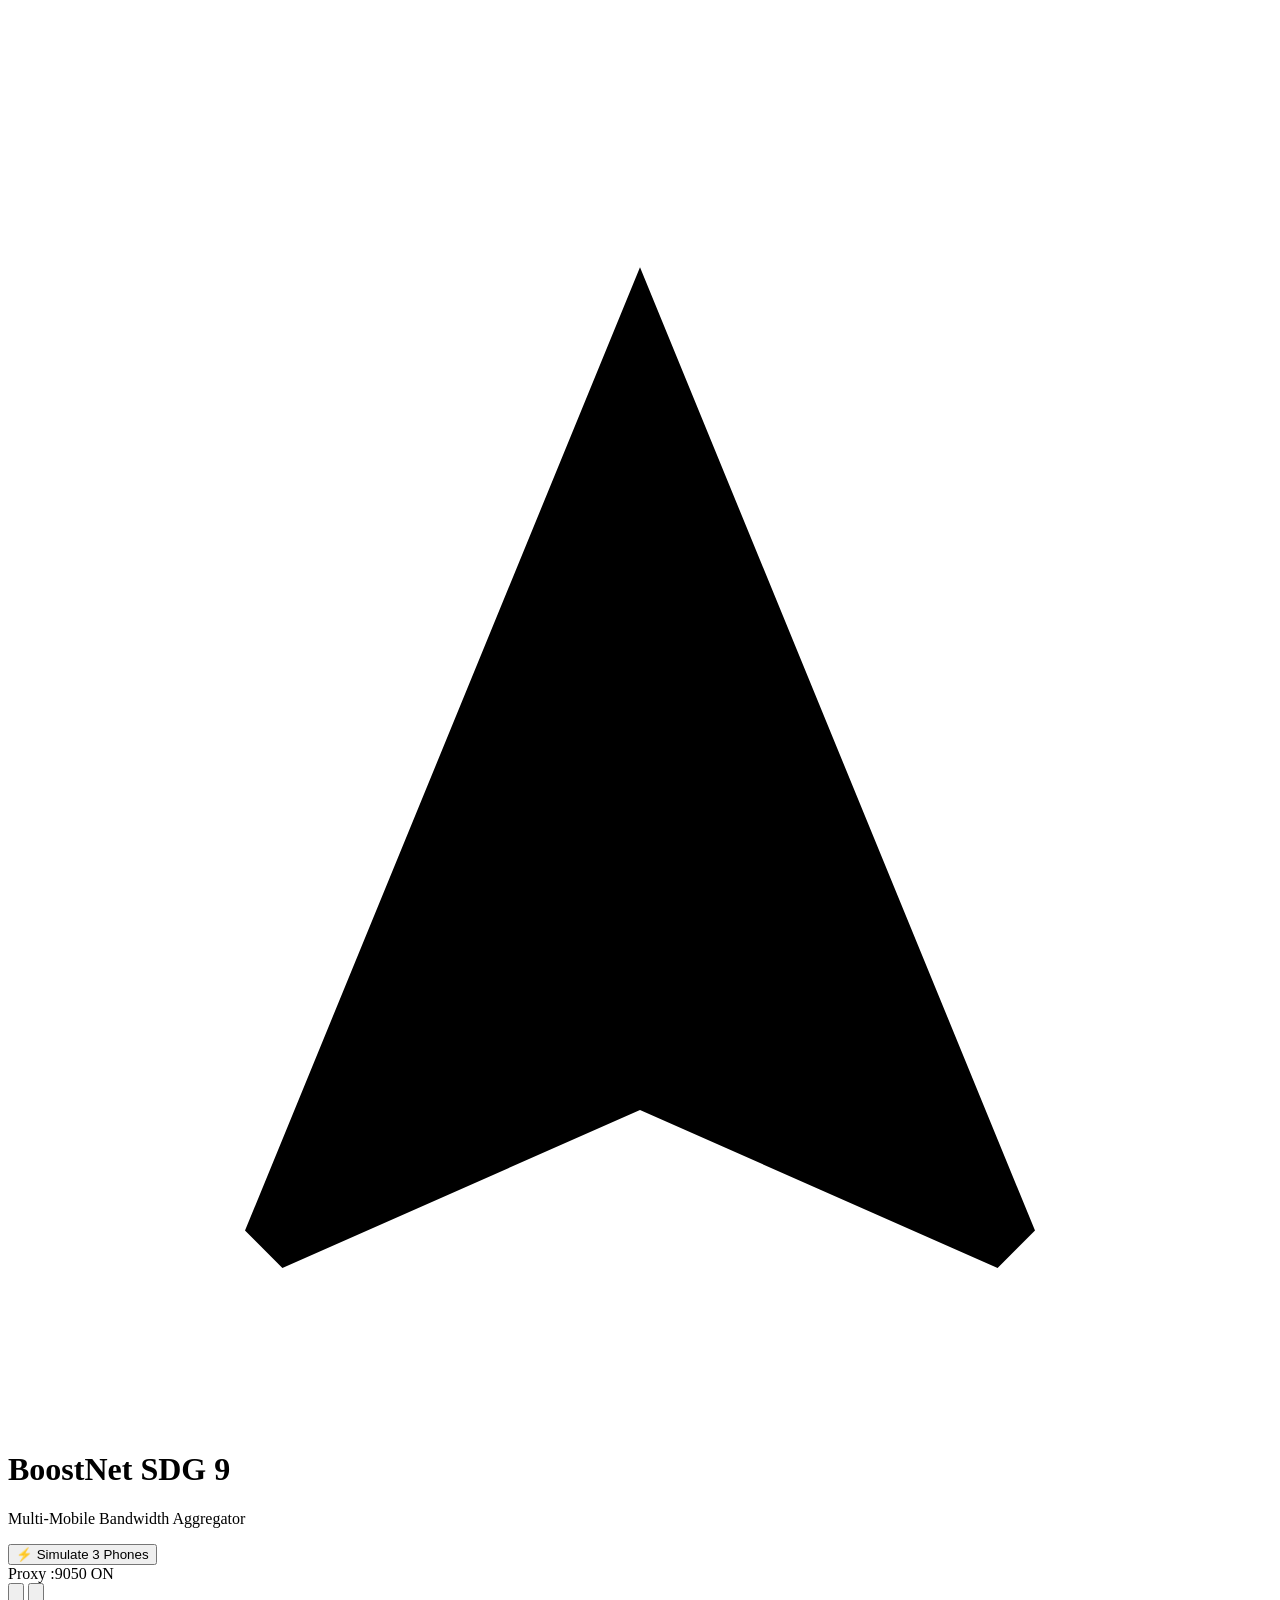
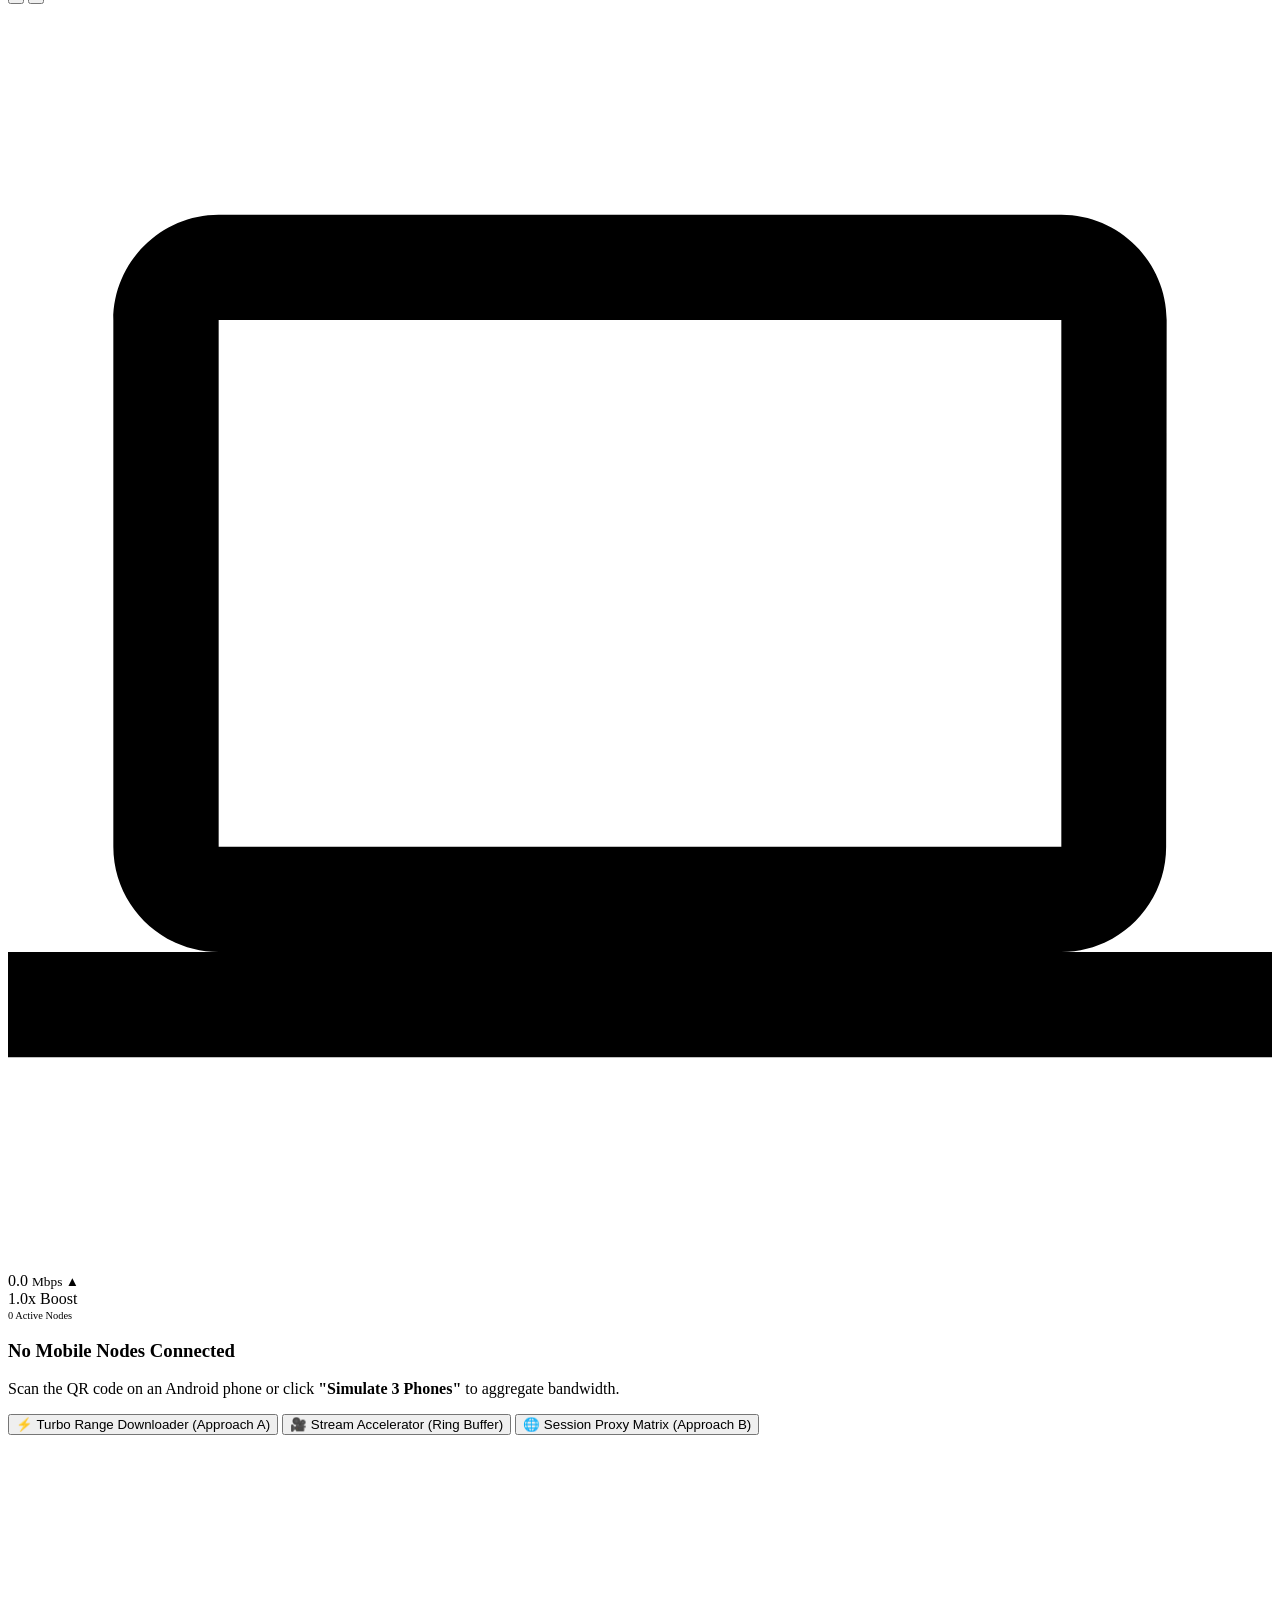
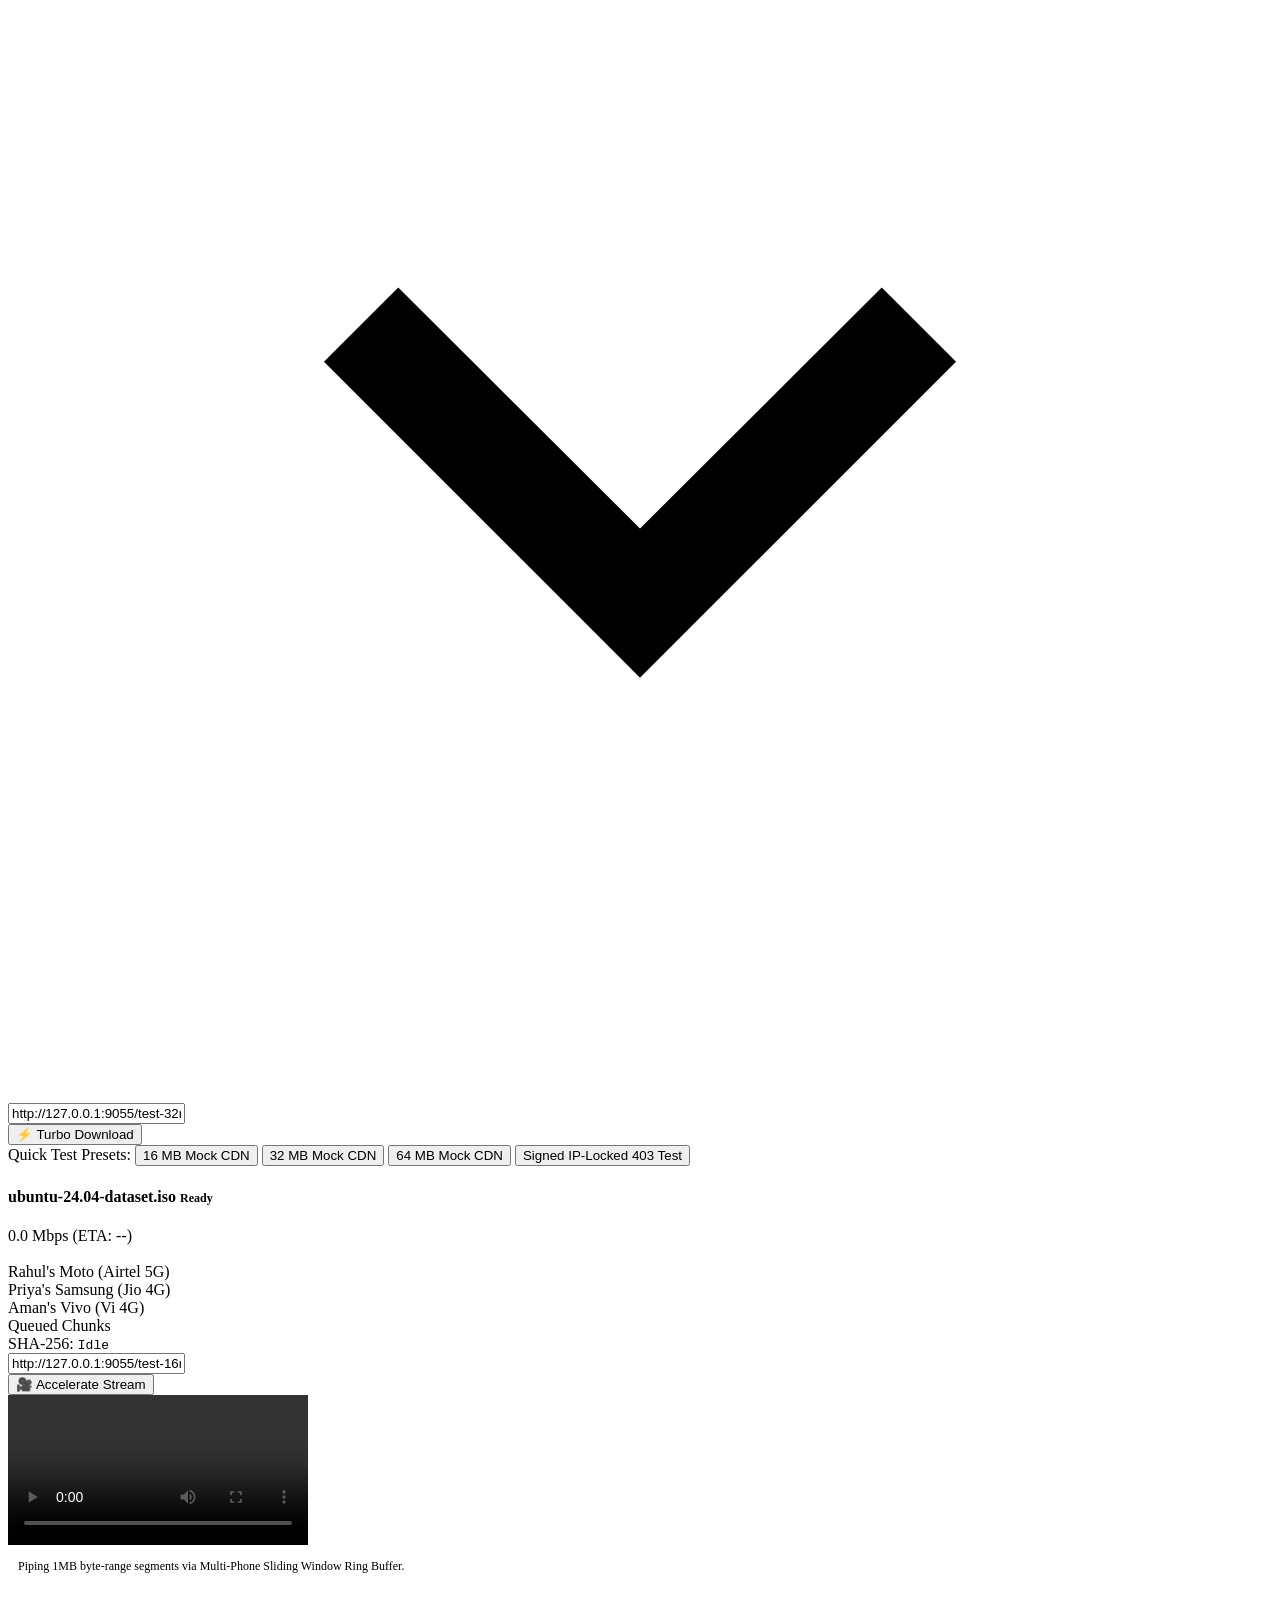
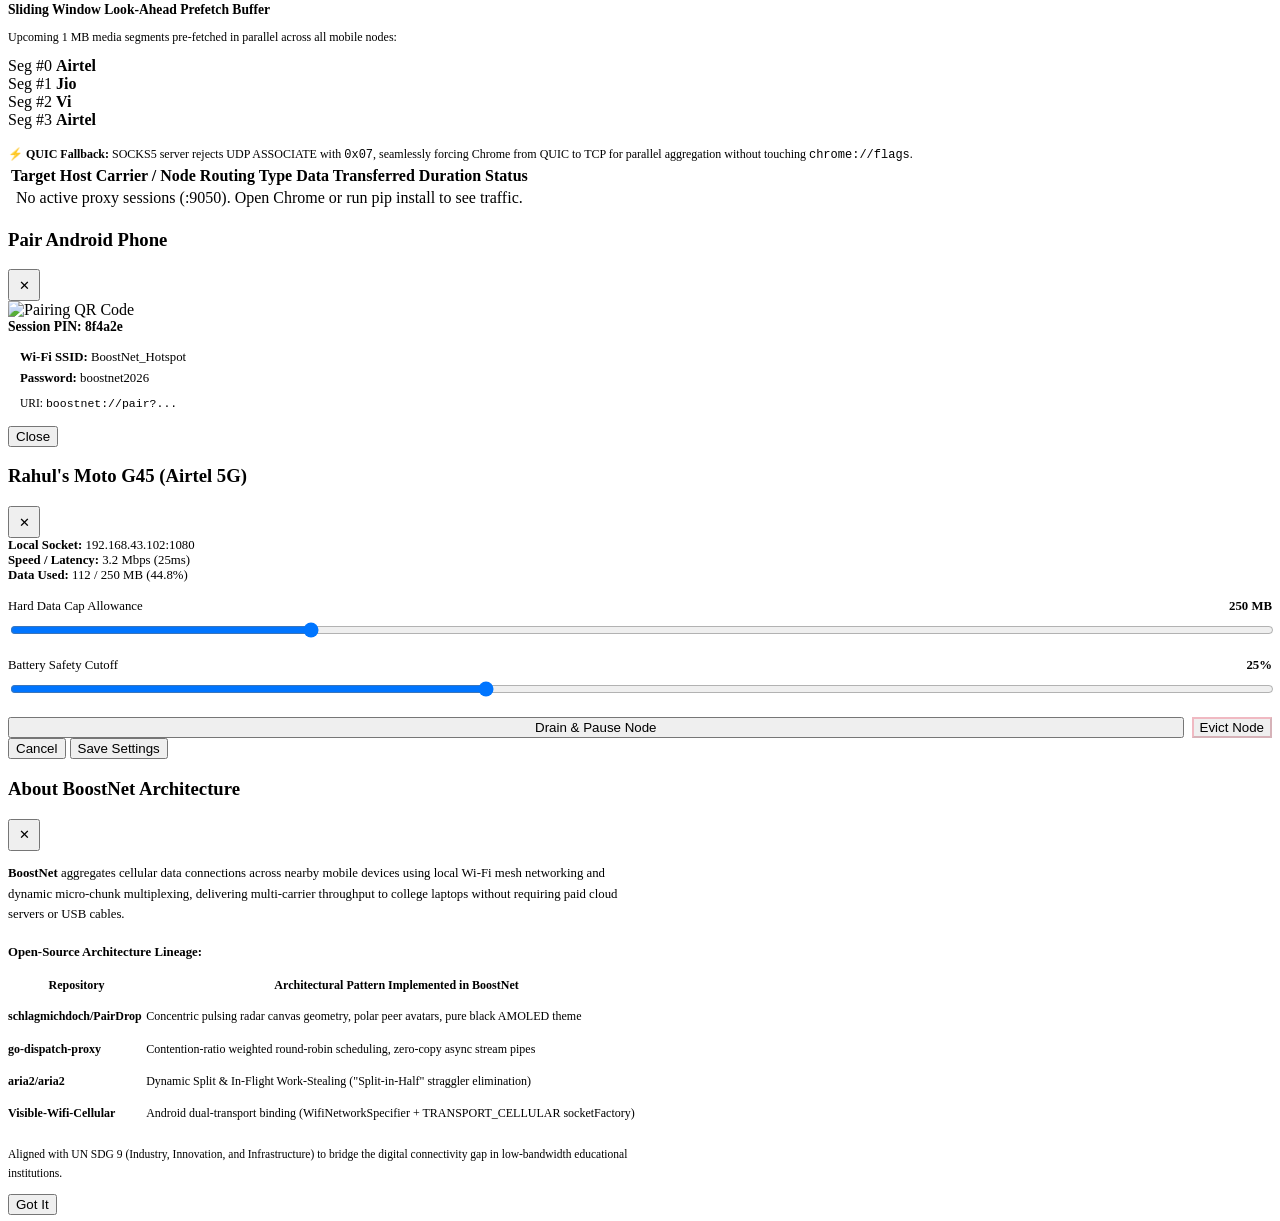
==== api/frontend/index.html @ 319fa236 "fix(vercel): add catch-all routes and bundle api/frontend for seamless Vercel deployment" ====
<!DOCTYPE html>
<html lang="en">
<head>
    <meta charset="utf-8"/>
    <meta name="viewport" content="width=device-width, initial-scale=1.0"/>
    <title>BoostNet | Multi-Mobile Bandwidth Aggregation Engine</title>
    <meta name="description" content="Peer-to-peer mobile bandwidth aggregation, parallel HTTP byte-range accelerator, and intelligent session-striping proxy for college laptops (UN SDG 9)"/>
    <meta name="theme-color" content="#000000"/>
    <link rel="stylesheet" href="/static/css/styles-main.css"/>
</head>
<body>
    <!-- Concentric Radar Background (PairDrop Lineage) -->
    <canvas id="radar-canvas"></canvas>

    <!-- Header Navigation -->
    <header>
        <div class="brand">
            <div class="brand-logo">
                <svg viewBox="0 0 24 24">
                    <path d="M12 2L4.5 20.29l.71.71L12 18l6.79 3 .71-.71z"></path>
                </svg>
            </div>
            <div class="brand-text">
                <h1>BoostNet <span class="tag">SDG 9</span></h1>
                <p>Multi-Mobile Bandwidth Aggregator</p>
            </div>
        </div>

        <div class="header-actions">
            <!-- 1-Click Virtual Lab Simulation Toggle -->
            <button class="action-pill" id="btn-toggle-sim" title="Spawn or kill 3 simulated Airtel/Jio/Vi mobile phones">
                ⚡ Simulate 3 Phones
            </button>

            <!-- SOCKS5 Proxy Status Pill -->
            <div class="action-pill active" title="Local SOCKS5 / HTTP Proxy listening on 127.0.0.1:9050">
                <span class="status-dot"></span>
                <span>Proxy :9050 ON</span>
            </div>

            <!-- QR Code Pairing Button -->
            <button class="icon-btn" id="btn-pairing-qr" title="Scan QR Code from Android Phone">
                <svg viewBox="0 0 24 24">
                    <path d="M4 4h6v6H4V4zm2 2v2h2V6H6zm8-2h6v6h-6V4zm2 2v2h2V6h-2zM4 14h6v6H4v-6zm2 2v2h2v-2H6zm10 0h2v2h-2v-2zm-2-2h2v2h-2v-2zm4 4h2v2h-2v-2zm-2 2h2v2h-2v-2zm4-2h2v2h-2v-2z"></path>
                </svg>
            </button>

            <!-- Info / About Button -->
            <button class="icon-btn" id="btn-about" title="Architecture & Open-Source Lineage">
                <svg viewBox="0 0 24 24">
                    <path d="M11 17h2v-6h-2v6zm1-15C6.48 2 2 6.48 2 12s4.48 10 10 10 10-4.48 10-10S17.52 2 12 2zm0 18c-4.41 0-8-3.59-8-8s3.59-8 8-8 8 3.59 8 8-3.59 8-8 8zM11 9h2V7h-2v2z"></path>
                </svg>
            </button>
        </div>
    </header>

    <!-- Radar Center Stage -->
    <div id="radar-container">
        <!-- Center Host Node (You / Laptop Host) -->
        <div id="center-host-node">
            <div class="host-icon-wrapper">
                <svg viewBox="0 0 24 24">
                    <path d="M20 18c1.1 0 1.99-.9 1.99-2L22 6c0-1.1-.9-2-2-2H4c-1.1 0-2 .9-2 2v10c0 1.1.9 2 2 2H0v2h24v-2h-4zM4 6h16v10H4V6z"></path>
                </svg>
            </div>
            <div class="host-speed-label" id="host-combined-speed">0.0 <small>Mbps ▲</small></div>
            <div class="host-boost-pill" id="host-boost-multiplier">1.0x Boost</div>
            <div style="font-size: 0.65rem; color: var(--text-muted); margin-top: 2px;" id="host-active-count">0 Active Nodes</div>
        </div>

        <!-- Orbiting Mobile Peer Nodes Container -->
        <div id="orbiting-peers-container"></div>

        <!-- Empty State Notice -->
        <div id="empty-peers-notice">
            <h3>No Mobile Nodes Connected</h3>
            <p>Scan the QR code on an Android phone or click <strong>"Simulate 3 Phones"</strong> to aggregate bandwidth.</p>
        </div>
    </div>

    <!-- Bottom Slide-Up Telemetry Drawer (PairDrop-Style Panel) -->
    <div id="telemetry-drawer">
        <div class="drawer-header">
            <div class="drawer-tabs">
                <button class="tab-btn active" data-tab="downloader">
                    ⚡ Turbo Range Downloader (Approach A)
                </button>
                <button class="tab-btn" data-tab="stream">
                    🎥 Stream Accelerator (Ring Buffer)
                </button>
                <button class="tab-btn" data-tab="proxy">
                    🌐 Session Proxy Matrix (Approach B)
                </button>
            </div>
            <svg class="drawer-toggle-icon" viewBox="0 0 24 24" fill="currentColor">
                <path d="M7.41 8.59L12 13.17l4.59-4.58L18 10l-6 6-6-6 1.41-1.41z"></path>
            </svg>
        </div>

        <div class="drawer-content">
            <!-- Tab 1: Turbo Downloader UI -->
            <div class="tab-pane active" id="tab-downloader">
                <div class="download-controls">
                    <div class="input-group">
                        <input type="text" id="download-url-input" placeholder="Paste file download URL (or pick a test preset below)..." value="http://127.0.0.1:9055/test-32mb.bin"/>
                    </div>
                    <button class="btn-primary" id="btn-start-download">
                        ⚡ Turbo Download
                    </button>
                </div>

                <!-- Quick Presets for Demo & Testing -->
                <div class="quick-presets">
                    <span>Quick Test Presets:</span>
                    <button class="preset-chip" data-url="http://127.0.0.1:9055/test-16mb.bin">16 MB Mock CDN</button>
                    <button class="preset-chip" data-url="http://127.0.0.1:9055/test-32mb.bin">32 MB Mock CDN</button>
                    <button class="preset-chip" data-url="http://127.0.0.1:9055/test-64mb.bin">64 MB Mock CDN</button>
                    <button class="preset-chip" data-url="http://127.0.0.1:9055/signed-ip-locked.bin">Signed IP-Locked 403 Test</button>
                </div>

                <!-- Active Download Telemetry & 64-Block Visualizer -->
                <div class="chunk-map-card">
                    <div class="chunk-map-header">
                        <h4>
                            <span id="dl-current-filename">ubuntu-24.04-dataset.iso</span>
                            <span style="color:var(--text-muted); font-size: 0.75rem;" id="dl-stats-text">Ready</span>
                        </h4>
                        <div class="chunk-telemetry-badge" id="dl-current-speed">0.0 Mbps (ETA: --)</div>
                    </div>

                    <!-- Progress Bar -->
                    <div style="height: 6px; background: var(--surface-3); border-radius: 3px; overflow: hidden; margin-bottom: 12px;">
                        <div id="dl-progress-bar" style="height: 100%; width: 0%; background: linear-gradient(90deg, var(--accent-emerald), var(--accent-cyan)); transition: width 0.3s ease;"></div>
                    </div>

                    <!-- 64-Block aria2 Chunk Map Grid -->
                    <div class="chunk-grid" id="chunk-grid"></div>

                    <!-- Legend & SHA-256 Checksum -->
                    <div class="chunk-legend">
                        <div class="legend-item"><span class="legend-dot" style="background:#06b6d4;"></span> Rahul's Moto (Airtel 5G)</div>
                        <div class="legend-item"><span class="legend-dot" style="background:#10b981;"></span> Priya's Samsung (Jio 4G)</div>
                        <div class="legend-item"><span class="legend-dot" style="background:#8b5cf6;"></span> Aman's Vivo (Vi 4G)</div>
                        <div class="legend-item"><span class="legend-dot" style="background:#1e293b;"></span> Queued Chunks</div>
                        <div style="margin-left: auto;" id="dl-sha256-text">SHA-256: <code>Idle</code></div>
                    </div>
                </div>
            </div>

            <!-- Tab 2: Stream Accelerator UI -->
            <div class="tab-pane" id="tab-stream">
                <div class="download-controls">
                    <div class="input-group">
                        <input type="text" id="stream-url-input" placeholder="Paste YouTube or video stream URL for multi-phone look-ahead prefetch..." value="http://127.0.0.1:9055/test-16mb.bin"/>
                    </div>
                    <button class="btn-primary" id="btn-start-stream">
                        🎥 Accelerate Stream
                    </button>
                </div>

                <div class="stream-grid">
                    <div class="stream-player-card">
                        <div class="video-container">
                            <video id="stream-video-player" controls preload="metadata"></video>
                        </div>
                        <div style="padding: 10px; font-size: 0.75rem; color: var(--text-muted);">
                            Piping 1MB byte-range segments via Multi-Phone Sliding Window Ring Buffer.
                        </div>
                    </div>

                    <div class="ring-buffer-card">
                        <h4 style="font-size: 0.85rem; margin-bottom: 8px;">Sliding Window Look-Ahead Prefetch Buffer</h4>
                        <p style="font-size: 0.75rem; color: var(--text-muted);">Upcoming 1 MB media segments pre-fetched in parallel across all mobile nodes:</p>

                        <div class="ring-buffer-visualizer">
                            <div class="buffer-slot" style="border-color: var(--accent-cyan); color: var(--accent-cyan);">
                                <span>Seg #0</span>
                                <strong>Airtel</strong>
                            </div>
                            <div class="buffer-slot" style="border-color: var(--accent-emerald); color: var(--accent-emerald);">
                                <span>Seg #1</span>
                                <strong>Jio</strong>
                            </div>
                            <div class="buffer-slot" style="border-color: var(--accent-violet); color: var(--accent-violet);">
                                <span>Seg #2</span>
                                <strong>Vi</strong>
                            </div>
                            <div class="buffer-slot" style="border-color: var(--accent-cyan); color: var(--accent-cyan);">
                                <span>Seg #3</span>
                                <strong>Airtel</strong>
                            </div>
                        </div>

                        <div style="margin-top: 16px; font-size: 0.75rem; color: var(--text-muted); line-height: 1.5;">
                            ⚡ <strong>QUIC Fallback:</strong> SOCKS5 server rejects UDP ASSOCIATE with <code>0x07</code>, seamlessly forcing Chrome from QUIC to TCP for parallel aggregation without touching <code>chrome://flags</code>.
                        </div>
                    </div>
                </div>
            </div>

            <!-- Tab 3: Session Proxy Matrix UI -->
            <div class="tab-pane" id="tab-proxy">
                <!-- Coupled Bottleneck / Same-Tower Congestion Banner -->
                <div class="congestion-alert-banner" id="congestion-banner" style="display: none;">
                    ⚠️ Shared Tower Bottleneck Detected (Jio SIMs) — Airtime Contention Mitigation Active
                </div>

                <div class="session-table-wrapper">
                    <table class="session-table">
                        <thead>
                            <tr>
                                <th>Target Host</th>
                                <th>Carrier / Node</th>
                                <th>Routing Type</th>
                                <th>Data Transferred</th>
                                <th>Duration</th>
                                <th>Status</th>
                            </tr>
                        </thead>
                        <tbody id="session-table-body">
                            <tr>
                                <td colspan="6" style="text-align: center; color: var(--text-muted);">
                                    No active proxy sessions (:9050). Open Chrome or run pip install to see traffic.
                                </td>
                            </tr>
                        </tbody>
                    </table>
                </div>
            </div>
        </div>
    </div>

    <!-- QR Code Pairing Modal (PairDrop Style) -->
    <div class="modal-overlay" id="qr-pairing-modal">
        <div class="modal-card">
            <div class="modal-header">
                <h3>Pair Android Phone</h3>
                <button class="icon-btn modal-close-btn" style="width: 32px; height: 32px;">✕</button>
            </div>
            <div class="modal-body">
                <div class="modal-qr-container">
                    <div class="qr-image-wrapper">
                        <img id="qr-modal-image" alt="Pairing QR Code"/>
                    </div>
                    <div style="font-size: 0.85rem; font-weight: 700; color: var(--accent-emerald);">
                        Session PIN: <span id="qr-modal-pin">8f4a2e</span>
                    </div>
                </div>
                <div style="font-size: 0.8rem; color: var(--text-secondary); line-height: 1.6; background: var(--surface-2); padding: 12px; border-radius: 8px;">
                    <div><strong>Wi-Fi SSID:</strong> <span id="qr-modal-ssid">BoostNet_Hotspot</span></div>
                    <div><strong>Password:</strong> <span id="qr-modal-pass">boostnet2026</span></div>
                    <div style="margin-top: 6px; font-size: 0.72rem; color: var(--text-muted); word-break: break-all;">
                        URI: <code id="qr-modal-uri">boostnet://pair?...</code>
                    </div>
                </div>
            </div>
            <div class="modal-footer">
                <button class="btn-secondary modal-close-btn">Close</button>
            </div>
        </div>
    </div>

    <!-- Node Details & Donor Trust Modal -->
    <div class="modal-overlay" id="node-details-modal">
        <div class="modal-card">
            <div class="modal-header">
                <h3 id="modal-node-title">Rahul's Moto G45 (Airtel 5G)</h3>
                <button class="icon-btn modal-close-btn" style="width: 32px; height: 32px;">✕</button>
            </div>
            <div class="modal-body">
                <div style="font-size: 0.8rem; color: var(--text-secondary); margin-bottom: 16px;">
                    <div><strong>Local Socket:</strong> <span id="modal-node-ip">192.168.43.102:1080</span></div>
                    <div><strong>Speed / Latency:</strong> <span id="modal-node-speed">3.2 Mbps</span> (<span id="modal-node-rtt">25ms</span>)</div>
                    <div><strong>Data Used:</strong> <span id="modal-node-used">112 / 250 MB (44.8%)</span></div>
                </div>

                <div style="margin-bottom: 16px;">
                    <div style="display: flex; justify-content: space-between; font-size: 0.8rem; margin-bottom: 6px;">
                        <span>Hard Data Cap Allowance</span>
                        <strong id="label-node-data-cap" style="color: var(--accent-emerald);">250 MB</strong>
                    </div>
                    <input type="range" id="slider-node-data-cap" min="20" max="1000" step="10" value="250" style="width: 100%; accent-color: var(--accent-emerald);"/>
                </div>

                <div style="margin-bottom: 16px;">
                    <div style="display: flex; justify-content: space-between; font-size: 0.8rem; margin-bottom: 6px;">
                        <span>Battery Safety Cutoff</span>
                        <strong id="label-node-battery-cutoff" style="color: var(--accent-rose);">25%</strong>
                    </div>
                    <input type="range" id="slider-node-battery-cutoff" min="10" max="50" step="5" value="25" style="width: 100%; accent-color: var(--accent-rose);"/>
                </div>

                <div style="display: flex; gap: 8px;">
                    <button class="btn-secondary" id="btn-drain-node" style="flex: 1;">Drain & Pause Node</button>
                    <button class="btn-secondary" id="btn-evict-node" style="color: var(--accent-rose); border-color: rgba(244,63,94,0.3);">Evict Node</button>
                </div>
            </div>
            <div class="modal-footer">
                <button class="btn-secondary modal-close-btn">Cancel</button>
                <button class="btn-primary" id="btn-save-node-limits">Save Settings</button>
            </div>
        </div>
    </div>

    <!-- About & Open-Source Lineage Modal -->
    <div class="modal-overlay" id="about-modal">
        <div class="modal-card" style="max-width: 640px;">
            <div class="modal-header">
                <h3>About BoostNet Architecture</h3>
                <button class="icon-btn modal-close-btn" style="width: 32px; height: 32px;">✕</button>
            </div>
            <div class="modal-body" style="font-size: 0.8rem; color: var(--text-secondary); line-height: 1.6;">
                <p style="margin-bottom: 12px;">
                    <strong>BoostNet</strong> aggregates cellular data connections across nearby mobile devices using local Wi-Fi mesh networking and dynamic micro-chunk multiplexing, delivering multi-carrier throughput to college laptops without requiring paid cloud servers or USB cables.
                </p>

                <h4 style="color: var(--text-primary); margin-bottom: 8px;">Open-Source Architecture Lineage:</h4>
                <table style="width: 100%; font-size: 0.75rem; border-collapse: collapse; margin-bottom: 16px;">
                    <tr style="border-bottom: 1px solid var(--border-subtle); color: var(--text-muted);">
                        <th style="padding: 6px 0;">Repository</th>
                        <th>Architectural Pattern Implemented in BoostNet</th>
                    </tr>
                    <tr style="border-bottom: 1px solid rgba(255,255,255,0.05);">
                        <td style="padding: 6px 0; color: var(--accent-cyan); font-weight: 600;">schlagmichdoch/PairDrop</td>
                        <td>Concentric pulsing radar canvas geometry, polar peer avatars, pure black AMOLED theme</td>
                    </tr>
                    <tr style="border-bottom: 1px solid rgba(255,255,255,0.05);">
                        <td style="padding: 6px 0; color: var(--accent-emerald); font-weight: 600;">go-dispatch-proxy</td>
                        <td>Contention-ratio weighted round-robin scheduling, zero-copy async stream pipes</td>
                    </tr>
                    <tr style="border-bottom: 1px solid rgba(255,255,255,0.05);">
                        <td style="padding: 6px 0; color: var(--accent-violet); font-weight: 600;">aria2/aria2</td>
                        <td>Dynamic Split & In-Flight Work-Stealing ("Split-in-Half" straggler elimination)</td>
                    </tr>
                    <tr>
                        <td style="padding: 6px 0; color: var(--accent-amber); font-weight: 600;">Visible-Wifi-Cellular</td>
                        <td>Android dual-transport binding (WifiNetworkSpecifier + TRANSPORT_CELLULAR socketFactory)</td>
                    </tr>
                </table>

                <p style="font-size: 0.72rem; color: var(--text-muted);">
                    Aligned with UN SDG 9 (Industry, Innovation, and Infrastructure) to bridge the digital connectivity gap in low-bandwidth educational institutions.
                </p>
            </div>
            <div class="modal-footer">
                <button class="btn-primary modal-close-btn">Got It</button>
            </div>
        </div>
    </div>

    <!-- Scripts -->
    <script src="/static/js/radar-canvas.js"></script>
    <script src="/static/js/chunk-visualizer.js"></script>
    <script src="/static/js/app.js"></script>
</body>
</html>
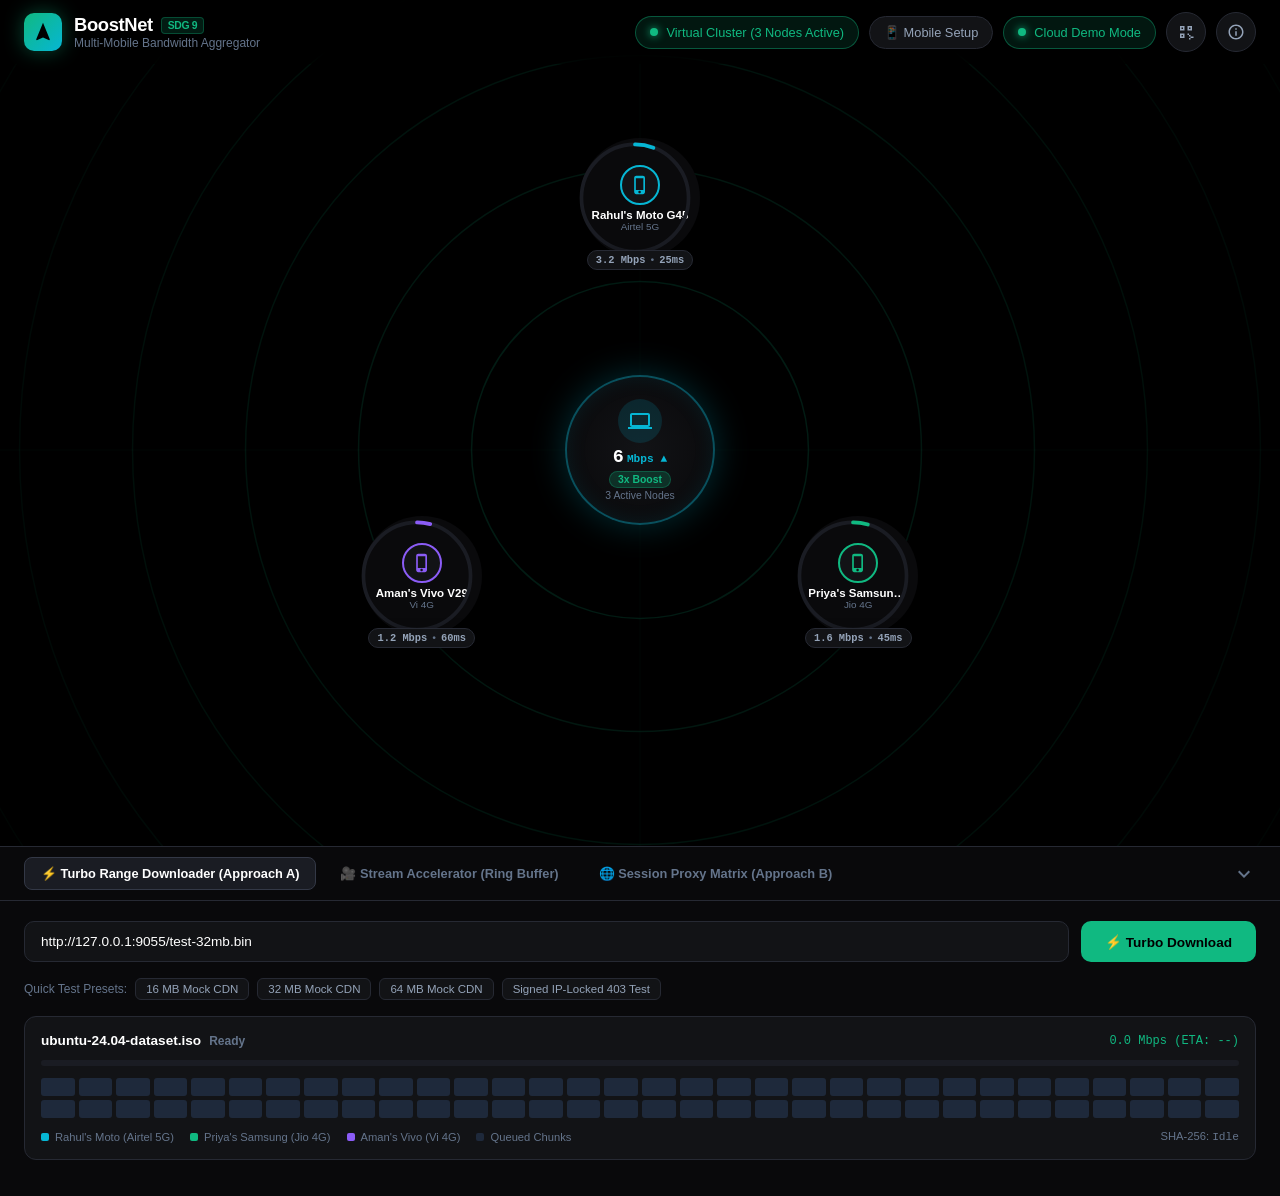
==== commit 6ea64d82: "fix(vercel): inline self-contained AMOLED frontend with responsive mobile guide and instant cloud de" ====
--- a/api/frontend/index.html
+++ b/api/frontend/index.html
@@ -6,7 +6,1037 @@
     <title>BoostNet | Multi-Mobile Bandwidth Aggregation Engine</title>
     <meta name="description" content="Peer-to-peer mobile bandwidth aggregation, parallel HTTP byte-range accelerator, and intelligent session-striping proxy for college laptops (UN SDG 9)"/>
     <meta name="theme-color" content="#000000"/>
-    <link rel="stylesheet" href="/static/css/styles-main.css"/>
+    <style>
+/* BoostNet Main Stylesheet - Pure Black #000000 AMOLED Theme
+   PairDrop Visual DNA (90-95% Lineage) + UN SDG 9 High-Performance Design
+*/
+
+:root {
+    --bg-black: #000000;
+    --surface-1: #0a0a0c;
+    --surface-2: #121316;
+    --surface-3: #1a1c23;
+    --border-subtle: #262933;
+    --border-accent: #333846;
+
+    --text-primary: #ffffff;
+    --text-secondary: #94a3b8;
+    --text-muted: #64748b;
+
+    --accent-emerald: #10b981;
+    --accent-cyan: #06b6d4;
+    --accent-violet: #8b5cf6;
+    --accent-amber: #f59e0b;
+    --accent-rose: #f43f5e;
+    --accent-blue: #3b82f6;
+
+    --radar-ring-color: rgba(16, 185, 129, 0.12);
+    --radar-pulse-color: rgba(6, 182, 212, 0.08);
+
+    --font-sans: 'Inter', -apple-system, BlinkMacSystemFont, "Segoe UI", Roboto, sans-serif;
+    --font-mono: 'JetBrains Mono', 'Fira Code', monospace;
+}
+
+* {
+    box-sizing: border-box;
+    margin: 0;
+    padding: 0;
+}
+
+html, body {
+    width: 100vw;
+    height: 100vh;
+    overflow: hidden;
+    background-color: var(--bg-black);
+    color: var(--text-primary);
+    font-family: var(--font-sans);
+    user-select: none;
+    -webkit-font-smoothing: antialiased;
+}
+
+/* Radar Canvas (PairDrop Lineage) */
+#radar-canvas {
+    position: absolute;
+    top: 0;
+    left: 0;
+    width: 100vw;
+    height: 100vh;
+    z-index: 1;
+    pointer-events: none;
+}
+
+/* Header */
+header {
+    position: absolute;
+    top: 0;
+    left: 0;
+    right: 0;
+    height: 64px;
+    padding: 0 24px;
+    display: flex;
+    align-items: center;
+    justify-content: space-between;
+    z-index: 20;
+    background: linear-gradient(180deg, rgba(0,0,0,0.85) 0%, rgba(0,0,0,0) 100%);
+    backdrop-filter: blur(8px);
+}
+
+.brand {
+    display: flex;
+    align-items: center;
+    gap: 12px;
+}
+
+.brand-logo {
+    width: 38px;
+    height: 38px;
+    border-radius: 10px;
+    background: linear-gradient(135deg, var(--accent-emerald), var(--accent-cyan));
+    display: flex;
+    align-items: center;
+    justify-content: center;
+    box-shadow: 0 0 20px rgba(16, 185, 129, 0.4);
+}
+
+.brand-logo svg {
+    width: 22px;
+    height: 22px;
+    fill: #000;
+}
+
+.brand-text h1 {
+    font-size: 1.15rem;
+    font-weight: 700;
+    letter-spacing: -0.02em;
+    display: flex;
+    align-items: center;
+    gap: 8px;
+}
+
+.brand-text h1 span.tag {
+    font-size: 0.65rem;
+    padding: 2px 6px;
+    border-radius: 4px;
+    background: rgba(16, 185, 129, 0.15);
+    color: var(--accent-emerald);
+    border: 1px solid rgba(16, 185, 129, 0.3);
+    font-weight: 600;
+}
+
+.brand-text p {
+    font-size: 0.75rem;
+    color: var(--text-muted);
+}
+
+/* Top Right Action Icons */
+.header-actions {
+    display: flex;
+    align-items: center;
+    gap: 10px;
+}
+
+.action-pill {
+    display: flex;
+    align-items: center;
+    gap: 8px;
+    padding: 8px 14px;
+    background: var(--surface-2);
+    border: 1px solid var(--border-subtle);
+    border-radius: 9999px;
+    font-size: 0.8rem;
+    font-weight: 500;
+    color: var(--text-secondary);
+    cursor: pointer;
+    transition: all 0.2s cubic-bezier(0.4, 0, 0.2, 1);
+}
+
+.action-pill:hover {
+    background: var(--surface-3);
+    border-color: var(--border-accent);
+    color: var(--text-primary);
+}
+
+.action-pill.active {
+    background: rgba(16, 185, 129, 0.12);
+    border-color: rgba(16, 185, 129, 0.4);
+    color: var(--accent-emerald);
+}
+
+.action-pill .status-dot {
+    width: 8px;
+    height: 8px;
+    border-radius: 50%;
+    background: var(--accent-emerald);
+    box-shadow: 0 0 8px var(--accent-emerald);
+    animation: pulse-dot 2s infinite;
+}
+
+.icon-btn {
+    width: 40px;
+    height: 40px;
+    border-radius: 50%;
+    background: var(--surface-2);
+    border: 1px solid var(--border-subtle);
+    display: flex;
+    align-items: center;
+    justify-content: center;
+    cursor: pointer;
+    color: var(--text-secondary);
+    transition: all 0.2s ease;
+}
+
+.icon-btn:hover {
+    background: var(--surface-3);
+    border-color: var(--border-accent);
+    color: var(--text-primary);
+    transform: translateY(-1px);
+}
+
+.icon-btn svg {
+    width: 18px;
+    height: 18px;
+    fill: currentColor;
+}
+
+/* Radar Center Area */
+#radar-container {
+    position: absolute;
+    top: 0;
+    left: 0;
+    width: 100vw;
+    height: 100vh;
+    display: flex;
+    align-items: center;
+    justify-content: center;
+    z-index: 5;
+}
+
+/* Center Node (You / Laptop Host) */
+#center-host-node {
+    position: absolute;
+    width: 150px;
+    height: 150px;
+    border-radius: 50%;
+    background: radial-gradient(circle, var(--surface-2) 0%, var(--surface-1) 80%);
+    border: 2px solid rgba(6, 182, 212, 0.4);
+    box-shadow: 0 0 35px rgba(6, 182, 212, 0.25), inset 0 0 20px rgba(6, 182, 212, 0.1);
+    display: flex;
+    flex-direction: column;
+    align-items: center;
+    justify-content: center;
+    z-index: 10;
+    cursor: default;
+    transition: all 0.3s cubic-bezier(0.34, 1.56, 0.64, 1);
+}
+
+#center-host-node:hover {
+    transform: scale(1.05);
+    border-color: var(--accent-cyan);
+    box-shadow: 0 0 45px rgba(6, 182, 212, 0.4);
+}
+
+.host-icon-wrapper {
+    width: 44px;
+    height: 44px;
+    border-radius: 50%;
+    background: rgba(6, 182, 212, 0.15);
+    display: flex;
+    align-items: center;
+    justify-content: center;
+    margin-bottom: 4px;
+}
+
+.host-icon-wrapper svg {
+    width: 24px;
+    height: 24px;
+    fill: var(--accent-cyan);
+}
+
+.host-speed-label {
+    font-size: 1.15rem;
+    font-weight: 800;
+    font-family: var(--font-mono);
+    color: var(--text-primary);
+    display: flex;
+    align-items: baseline;
+    gap: 3px;
+}
+
+.host-speed-label small {
+    font-size: 0.7rem;
+    color: var(--accent-cyan);
+}
+
+.host-boost-pill {
+    font-size: 0.65rem;
+    font-weight: 700;
+    padding: 2px 8px;
+    border-radius: 9999px;
+    background: rgba(16, 185, 129, 0.2);
+    color: var(--accent-emerald);
+    border: 1px solid rgba(16, 185, 129, 0.3);
+    margin-top: 3px;
+}
+
+/* Orbiting Peer Nodes */
+.peer-node {
+    position: absolute;
+    width: 120px;
+    height: 120px;
+    border-radius: 50%;
+    background: var(--surface-1);
+    display: flex;
+    flex-direction: column;
+    align-items: center;
+    justify-content: center;
+    z-index: 12;
+    cursor: pointer;
+    transition: transform 0.3s cubic-bezier(0.34, 1.56, 0.64, 1), box-shadow 0.3s ease;
+}
+
+.peer-node:hover {
+    transform: scale(1.08) translate(-50%, -50%) !important;
+}
+
+.peer-svg-ring {
+    position: absolute;
+    top: -5px;
+    left: -5px;
+    width: 130px;
+    height: 130px;
+    transform: rotate(-90deg);
+    pointer-events: none;
+}
+
+.peer-svg-ring circle.bg {
+    fill: none;
+    stroke: var(--surface-3);
+    stroke-width: 4;
+}
+
+.peer-svg-ring circle.progress {
+    fill: none;
+    stroke-width: 4;
+    stroke-linecap: round;
+    transition: stroke-dashoffset 0.5s ease;
+}
+
+.peer-avatar {
+    width: 40px;
+    height: 40px;
+    border-radius: 50%;
+    display: flex;
+    align-items: center;
+    justify-content: center;
+    background: var(--surface-2);
+    margin-bottom: 4px;
+}
+
+.peer-avatar svg {
+    width: 20px;
+    height: 20px;
+}
+
+.peer-name {
+    font-size: 0.72rem;
+    font-weight: 600;
+    max-width: 100px;
+    white-space: nowrap;
+    overflow: hidden;
+    text-overflow: ellipsis;
+    text-align: center;
+}
+
+.peer-carrier {
+    font-size: 0.62rem;
+    color: var(--text-muted);
+}
+
+.peer-speed-badge {
+    position: absolute;
+    bottom: -12px;
+    padding: 3px 8px;
+    border-radius: 9999px;
+    background: var(--surface-2);
+    border: 1px solid var(--border-subtle);
+    font-size: 0.65rem;
+    font-weight: 700;
+    font-family: var(--font-mono);
+    color: var(--text-secondary);
+    display: flex;
+    align-items: center;
+    gap: 4px;
+    box-shadow: 0 4px 12px rgba(0,0,0,0.5);
+    white-space: nowrap;
+}
+
+/* Empty State / No Peers */
+#empty-peers-notice {
+    position: absolute;
+    top: 68%;
+    display: flex;
+    flex-direction: column;
+    align-items: center;
+    text-align: center;
+    z-index: 10;
+    pointer-events: none;
+    transition: opacity 0.3s ease;
+}
+
+#empty-peers-notice h3 {
+    font-size: 0.95rem;
+    font-weight: 600;
+    color: var(--text-secondary);
+    margin-bottom: 4px;
+}
+
+#empty-peers-notice p {
+    font-size: 0.78rem;
+    color: var(--text-muted);
+}
+
+/* Bottom Slide-Up Telemetry Drawer */
+#telemetry-drawer {
+    position: absolute;
+    bottom: 0;
+    left: 0;
+    right: 0;
+    background: rgba(10, 10, 12, 0.94);
+    border-top: 1px solid var(--border-subtle);
+    backdrop-filter: blur(20px);
+    z-index: 30;
+    transition: transform 0.35s cubic-bezier(0.16, 1, 0.3, 1);
+    transform: translateY(calc(100% - 54px));
+    display: flex;
+    flex-direction: column;
+    max-height: 85vh;
+}
+
+#telemetry-drawer.expanded {
+    transform: translateY(0);
+}
+
+.drawer-header {
+    height: 54px;
+    padding: 0 24px;
+    display: flex;
+    align-items: center;
+    justify-content: space-between;
+    cursor: pointer;
+    border-bottom: 1px solid var(--border-subtle);
+}
+
+.drawer-tabs {
+    display: flex;
+    align-items: center;
+    gap: 8px;
+}
+
+.tab-btn {
+    padding: 8px 16px;
+    border-radius: 8px;
+    font-size: 0.8rem;
+    font-weight: 600;
+    color: var(--text-muted);
+    background: transparent;
+    border: none;
+    cursor: pointer;
+    display: flex;
+    align-items: center;
+    gap: 8px;
+    transition: all 0.2s ease;
+}
+
+.tab-btn:hover {
+    color: var(--text-primary);
+    background: var(--surface-2);
+}
+
+.tab-btn.active {
+    color: var(--text-primary);
+    background: var(--surface-3);
+    border: 1px solid var(--border-accent);
+}
+
+.drawer-toggle-icon {
+    width: 24px;
+    height: 24px;
+    color: var(--text-muted);
+    transition: transform 0.3s ease;
+}
+
+#telemetry-drawer.expanded .drawer-toggle-icon {
+    transform: rotate(180deg);
+}
+
+.drawer-content {
+    padding: 20px 24px;
+    overflow-y: auto;
+    min-height: 280px;
+}
+
+.tab-pane {
+    display: none;
+}
+
+.tab-pane.active {
+    display: block;
+}
+
+/* Tab 1: Turbo Downloader UI */
+.download-controls {
+    display: flex;
+    gap: 12px;
+    margin-bottom: 16px;
+}
+
+.input-group {
+    flex: 1;
+    display: flex;
+    background: var(--surface-2);
+    border: 1px solid var(--border-subtle);
+    border-radius: 10px;
+    overflow: hidden;
+    transition: border-color 0.2s ease;
+}
+
+.input-group:focus-within {
+    border-color: var(--accent-emerald);
+}
+
+.input-group input {
+    flex: 1;
+    background: transparent;
+    border: none;
+    padding: 12px 16px;
+    color: var(--text-primary);
+    font-family: var(--font-sans);
+    font-size: 0.85rem;
+    outline: none;
+}
+
+.btn-primary {
+    padding: 0 24px;
+    background: var(--accent-emerald);
+    color: #000;
+    font-weight: 700;
+    font-size: 0.85rem;
+    border: none;
+    border-radius: 10px;
+    cursor: pointer;
+    display: flex;
+    align-items: center;
+    gap: 8px;
+    transition: all 0.2s ease;
+}
+
+.btn-primary:hover {
+    background: #34d399;
+    box-shadow: 0 0 16px rgba(16, 185, 129, 0.4);
+}
+
+.quick-presets {
+    display: flex;
+    align-items: center;
+    gap: 8px;
+    margin-bottom: 16px;
+}
+
+.quick-presets span {
+    font-size: 0.75rem;
+    color: var(--text-muted);
+}
+
+.preset-chip {
+    padding: 4px 10px;
+    border-radius: 6px;
+    background: var(--surface-2);
+    border: 1px solid var(--border-subtle);
+    color: var(--text-secondary);
+    font-size: 0.72rem;
+    font-weight: 500;
+    cursor: pointer;
+    transition: all 0.2s ease;
+}
+
+.preset-chip:hover {
+    background: var(--surface-3);
+    color: var(--text-primary);
+    border-color: var(--border-accent);
+}
+
+/* 64-Block Chunk Map (aria2 Lineage) */
+.chunk-map-card {
+    background: var(--surface-2);
+    border: 1px solid var(--border-subtle);
+    border-radius: 12px;
+    padding: 16px;
+    margin-bottom: 16px;
+}
+
+.chunk-map-header {
+    display: flex;
+    align-items: center;
+    justify-content: space-between;
+    margin-bottom: 12px;
+}
+
+.chunk-map-header h4 {
+    font-size: 0.85rem;
+    font-weight: 600;
+    display: flex;
+    align-items: center;
+    gap: 8px;
+}
+
+.chunk-telemetry-badge {
+    font-size: 0.75rem;
+    font-family: var(--font-mono);
+    color: var(--accent-emerald);
+}
+
+.chunk-grid {
+    display: grid;
+    grid-template-columns: repeat(32, 1fr);
+    gap: 4px;
+    margin-bottom: 12px;
+}
+
+.chunk-block {
+    height: 18px;
+    border-radius: 3px;
+    background: #1e293b;
+    transition: all 0.25s ease;
+    cursor: pointer;
+}
+
+.chunk-block.completed {
+    box-shadow: 0 0 6px currentColor;
+}
+
+.chunk-block.downloading {
+    animation: pulse-block 1s infinite alternate;
+}
+
+.chunk-legend {
+    display: flex;
+    align-items: center;
+    gap: 16px;
+    font-size: 0.7rem;
+    color: var(--text-muted);
+}
+
+.legend-item {
+    display: flex;
+    align-items: center;
+    gap: 6px;
+}
+
+.legend-dot {
+    width: 8px;
+    height: 8px;
+    border-radius: 2px;
+}
+
+/* Tab 2: Stream Accelerator UI */
+.stream-grid {
+    display: grid;
+    grid-template-columns: 1fr 1fr;
+    gap: 16px;
+}
+
+.stream-player-card {
+    background: var(--surface-2);
+    border: 1px solid var(--border-subtle);
+    border-radius: 12px;
+    overflow: hidden;
+    display: flex;
+    flex-direction: column;
+}
+
+.video-container {
+    width: 100%;
+    height: 220px;
+    background: #000;
+    display: flex;
+    align-items: center;
+    justify-content: center;
+}
+
+video {
+    width: 100%;
+    height: 100%;
+    outline: none;
+}
+
+.ring-buffer-card {
+    background: var(--surface-2);
+    border: 1px solid var(--border-subtle);
+    border-radius: 12px;
+    padding: 16px;
+}
+
+.ring-buffer-visualizer {
+    display: flex;
+    gap: 6px;
+    margin-top: 12px;
+}
+
+.buffer-slot {
+    flex: 1;
+    height: 48px;
+    border-radius: 8px;
+    background: var(--surface-3);
+    border: 1px solid var(--border-subtle);
+    display: flex;
+    flex-direction: column;
+    align-items: center;
+    justify-content: center;
+    font-size: 0.68rem;
+    font-family: var(--font-mono);
+}
+
+/* Tab 3: Session Proxy Matrix UI */
+.session-table-wrapper {
+    background: var(--surface-2);
+    border: 1px solid var(--border-subtle);
+    border-radius: 12px;
+    overflow: hidden;
+}
+
+table.session-table {
+    width: 100%;
+    border-collapse: collapse;
+    font-size: 0.78rem;
+    text-align: left;
+}
+
+table.session-table th {
+    padding: 10px 14px;
+    background: var(--surface-3);
+    color: var(--text-secondary);
+    font-weight: 600;
+    border-bottom: 1px solid var(--border-subtle);
+}
+
+table.session-table td {
+    padding: 10px 14px;
+    border-bottom: 1px solid rgba(255,255,255,0.04);
+}
+
+.badge-striped {
+    padding: 2px 6px;
+    border-radius: 4px;
+    background: rgba(16, 185, 129, 0.15);
+    color: var(--accent-emerald);
+    font-size: 0.7rem;
+    font-weight: 600;
+}
+
+.badge-sticky {
+    padding: 2px 6px;
+    border-radius: 4px;
+    background: rgba(139, 92, 246, 0.15);
+    color: var(--accent-violet);
+    font-size: 0.7rem;
+    font-weight: 600;
+}
+
+.congestion-alert-banner {
+    padding: 10px 16px;
+    border-radius: 8px;
+    background: rgba(245, 158, 11, 0.12);
+    border: 1px solid rgba(245, 158, 11, 0.3);
+    color: var(--accent-amber);
+    font-size: 0.8rem;
+    font-weight: 600;
+    margin-bottom: 12px;
+    display: flex;
+    align-items: center;
+    gap: 8px;
+}
+
+/* Modals (PairDrop Style) */
+.modal-overlay {
+    position: fixed;
+    top: 0;
+    left: 0;
+    right: 0;
+    bottom: 0;
+    background: rgba(0, 0, 0, 0.85);
+    backdrop-filter: blur(8px);
+    display: none;
+    align-items: center;
+    justify-content: center;
+    z-index: 100;
+}
+
+.modal-overlay.active {
+    display: flex;
+}
+
+.modal-card {
+    width: 90%;
+    max-width: 480px;
+    background: var(--surface-1);
+    border: 1px solid var(--border-subtle);
+    border-radius: 16px;
+    overflow: hidden;
+    box-shadow: 0 20px 40px rgba(0,0,0,0.8);
+    animation: modal-enter 0.25s cubic-bezier(0.16, 1, 0.3, 1);
+}
+
+.modal-header {
+    padding: 16px 20px;
+    border-bottom: 1px solid var(--border-subtle);
+    display: flex;
+    align-items: center;
+    justify-content: space-between;
+}
+
+.modal-header h3 {
+    font-size: 1rem;
+    font-weight: 700;
+}
+
+.modal-body {
+    padding: 20px;
+}
+
+.modal-qr-container {
+    display: flex;
+    flex-direction: column;
+    align-items: center;
+    margin-bottom: 16px;
+}
+
+.qr-image-wrapper {
+    padding: 12px;
+    background: #000;
+    border: 2px solid var(--accent-emerald);
+    border-radius: 12px;
+    margin-bottom: 12px;
+}
+
+.qr-image-wrapper img {
+    width: 190px;
+    height: 190px;
+    display: block;
+}
+
+.modal-footer {
+    padding: 14px 20px;
+    background: var(--surface-2);
+    border-top: 1px solid var(--border-subtle);
+    display: flex;
+    justify-content: flex-end;
+    gap: 10px;
+}
+
+.btn-secondary {
+    padding: 8px 16px;
+    border-radius: 8px;
+    background: var(--surface-3);
+    border: 1px solid var(--border-subtle);
+    color: var(--text-secondary);
+    font-weight: 600;
+    font-size: 0.8rem;
+    cursor: pointer;
+}
+
+.btn-secondary:hover {
+    color: var(--text-primary);
+    border-color: var(--border-accent);
+}
+
+/* Animations */
+@keyframes pulse-dot {
+    0%, 100% { opacity: 1; transform: scale(1); }
+    50% { opacity: 0.4; transform: scale(0.85); }
+}
+
+@keyframes pulse-block {
+    0% { opacity: 0.6; }
+    100% { opacity: 1; }
+}
+
+@keyframes modal-enter {
+    from { opacity: 0; transform: scale(0.95); }
+    to { opacity: 1; transform: scale(1); }
+}
+
+
+/* Responsive Mobile & AMOLED Hardening (UN SDG 9 Mobile-First Experience) */
+svg {
+    max-width: 100%;
+}
+
+.brand-logo svg {
+    width: 22px !important;
+    height: 22px !important;
+    max-width: 22px !important;
+    max-height: 22px !important;
+    fill: #000000 !important;
+}
+
+@media (max-width: 768px) {
+    header {
+        height: auto;
+        min-height: 56px;
+        padding: 8px 12px;
+        flex-wrap: wrap;
+        gap: 8px;
+    }
+
+    .brand-text h1 {
+        font-size: 1rem;
+    }
+
+    .brand-text p {
+        display: none;
+    }
+
+    .header-actions {
+        gap: 6px;
+        flex-wrap: wrap;
+    }
+
+    .action-pill {
+        padding: 6px 10px;
+        font-size: 0.72rem;
+    }
+
+    #center-host-node {
+        width: 110px;
+        height: 110px;
+    }
+
+    .host-icon-wrapper {
+        width: 32px;
+        height: 32px;
+        margin-bottom: 2px;
+    }
+
+    .host-icon-wrapper svg {
+        width: 18px;
+        height: 18px;
+    }
+
+    .host-speed-label {
+        font-size: 0.95rem;
+    }
+
+    .host-boost-pill {
+        font-size: 0.58rem;
+        padding: 1px 6px;
+    }
+
+    .peer-node {
+        width: 86px;
+        height: 86px;
+    }
+
+    .peer-svg-ring {
+        width: 96px;
+        height: 96px;
+        top: -5px;
+        left: -5px;
+    }
+
+    .peer-svg-ring circle {
+        cx: 48;
+        cy: 48;
+        r: 41;
+    }
+
+    .peer-avatar {
+        width: 28px;
+        height: 28px;
+        margin-bottom: 2px;
+    }
+
+    .peer-avatar svg {
+        width: 14px;
+        height: 14px;
+    }
+
+    .peer-name {
+        font-size: 0.62rem;
+        max-width: 70px;
+    }
+
+    .peer-carrier {
+        font-size: 0.55rem;
+    }
+
+    .peer-speed-badge {
+        font-size: 0.55rem;
+        padding: 2px 6px;
+        bottom: -10px;
+    }
+
+    #empty-peers-notice {
+        top: 62%;
+        padding: 0 16px;
+    }
+
+    #empty-peers-notice h3 {
+        font-size: 0.85rem;
+    }
+
+    #empty-peers-notice p {
+        font-size: 0.72rem;
+    }
+
+    .drawer-header {
+        height: 48px;
+        padding: 0 12px;
+    }
+
+    .drawer-tabs {
+        overflow-x: auto;
+        gap: 4px;
+        scrollbar-width: none;
+    }
+
+    .drawer-tabs::-webkit-scrollbar {
+        display: none;
+    }
+
+    .tab-btn {
+        padding: 6px 10px;
+        font-size: 0.72rem;
+        white-space: nowrap;
+    }
+
+    .drawer-content {
+        padding: 14px 12px;
+    }
+
+    .chunk-grid {
+        grid-template-columns: repeat(16, 1fr);
+        gap: 3px;
+    }
+
+    .chunk-block {
+        height: 14px;
+    }
+
+    .download-controls {
+        flex-direction: column;
+    }
+
+    .btn-primary {
+        justify-content: center;
+        height: 40px;
+    }
+
+    .stream-grid {
+        grid-template-columns: 1fr;
+    }
+}
+
+    </style>
 </head>
 <body>
     <!-- Concentric Radar Background (PairDrop Lineage) -->
@@ -15,8 +1045,8 @@
     <!-- Header Navigation -->
     <header>
         <div class="brand">
-            <div class="brand-logo">
-                <svg viewBox="0 0 24 24">
+            <div class="brand-logo" style="width: 38px; height: 38px;">
+                <svg width="22" height="22" viewBox="0 0 24 24" style="width: 22px; height: 22px; fill: #000000;">
                     <path d="M12 2L4.5 20.29l.71.71L12 18l6.79 3 .71-.71z"></path>
                 </svg>
             </div>
@@ -32,6 +1062,11 @@
                 ⚡ Simulate 3 Phones
             </button>
 
+            <!-- Mobile Phone Guide Pill -->
+            <button class="action-pill" id="btn-mobile-guide" title="How to use BoostNet on your phone">
+                📱 Mobile Setup
+            </button>
+
             <!-- SOCKS5 Proxy Status Pill -->
             <div class="action-pill active" title="Local SOCKS5 / HTTP Proxy listening on 127.0.0.1:9050">
                 <span class="status-dot"></span>
@@ -40,14 +1075,14 @@
 
             <!-- QR Code Pairing Button -->
             <button class="icon-btn" id="btn-pairing-qr" title="Scan QR Code from Android Phone">
-                <svg viewBox="0 0 24 24">
+                <svg width="18" height="18" viewBox="0 0 24 24" fill="currentColor">
                     <path d="M4 4h6v6H4V4zm2 2v2h2V6H6zm8-2h6v6h-6V4zm2 2v2h2V6h-2zM4 14h6v6H4v-6zm2 2v2h2v-2H6zm10 0h2v2h-2v-2zm-2-2h2v2h-2v-2zm4 4h2v2h-2v-2zm-2 2h2v2h-2v-2zm4-2h2v2h-2v-2z"></path>
                 </svg>
             </button>
 
             <!-- Info / About Button -->
             <button class="icon-btn" id="btn-about" title="Architecture & Open-Source Lineage">
-                <svg viewBox="0 0 24 24">
+                <svg width="18" height="18" viewBox="0 0 24 24" fill="currentColor">
                     <path d="M11 17h2v-6h-2v6zm1-15C6.48 2 2 6.48 2 12s4.48 10 10 10 10-4.48 10-10S17.52 2 12 2zm0 18c-4.41 0-8-3.59-8-8s3.59-8 8-8 8 3.59 8 8-3.59 8-8 8zM11 9h2V7h-2v2z"></path>
                 </svg>
             </button>
@@ -59,7 +1094,7 @@
         <!-- Center Host Node (You / Laptop Host) -->
         <div id="center-host-node">
             <div class="host-icon-wrapper">
-                <svg viewBox="0 0 24 24">
+                <svg width="24" height="24" viewBox="0 0 24 24" fill="currentColor">
                     <path d="M20 18c1.1 0 1.99-.9 1.99-2L22 6c0-1.1-.9-2-2-2H4c-1.1 0-2 .9-2 2v10c0 1.1.9 2 2 2H0v2h24v-2h-4zM4 6h16v10H4V6z"></path>
                 </svg>
             </div>
@@ -92,7 +1127,7 @@
                     🌐 Session Proxy Matrix (Approach B)
                 </button>
             </div>
-            <svg class="drawer-toggle-icon" viewBox="0 0 24 24" fill="currentColor">
+            <svg class="drawer-toggle-icon" width="24" height="24" viewBox="0 0 24 24" fill="currentColor">
                 <path d="M7.41 8.59L12 13.17l4.59-4.58L18 10l-6 6-6-6 1.41-1.41z"></path>
             </svg>
         </div>
@@ -226,6 +1261,44 @@
                         </tbody>
                     </table>
                 </div>
+            </div>
+        </div>
+    </div>
+
+    <!-- Mobile Setup Guide Modal -->
+    <div class="modal-overlay" id="mobile-guide-modal">
+        <div class="modal-card" style="max-width: 580px;">
+            <div class="modal-header">
+                <h3>📱 How to Use BoostNet on Mobile</h3>
+                <button class="icon-btn modal-close-btn" style="width: 32px; height: 32px;">✕</button>
+            </div>
+            <div class="modal-body" style="font-size: 0.82rem; color: var(--text-secondary); line-height: 1.6;">
+                <p style="margin-bottom: 12px;">
+                    BoostNet bonds multiple phones (Airtel + Jio + Vi) into one unified broadband pipe for your college laptop, bypassing library congestion without cables or root access.
+                </p>
+
+                <h4 style="color: var(--accent-emerald); margin-bottom: 6px;">How It Works:</h4>
+                <ol style="padding-left: 20px; margin-bottom: 14px;">
+                    <li style="margin-bottom: 6px;">
+                        <strong>Step 1 — Connect to Local Wi-Fi:</strong> Keep your laptop and phones on the same Wi-Fi (e.g. laptop hotspot or dorm router).
+                    </li>
+                    <li style="margin-bottom: 6px;">
+                        <strong>Step 2 — Scan Pairing QR:</strong> Click the <strong>QR Code</strong> button in the header from your laptop, and scan the QR code using your phone's camera.
+                    </li>
+                    <li style="margin-bottom: 6px;">
+                        <strong>Step 3 — Dual-Transport Binding:</strong> The BoostNet mobile worker keeps local Wi-Fi active for laptop talk while routing download chunks over cellular (4G/5G).
+                    </li>
+                    <li style="margin-bottom: 6px;">
+                        <strong>Step 4 — Donor Trust Limits:</strong> Set custom limits directly from the dashboard: e.g. maximum 250 MB data cap and pause if phone battery drops below 25%.
+                    </li>
+                </ol>
+
+                <div style="background: var(--surface-2); border: 1px solid var(--border-subtle); border-radius: 8px; padding: 10px; font-size: 0.75rem;">
+                    💡 <strong>Live Cloud Showcase:</strong> When viewing on Vercel, click <strong>"⚡ Simulate 3 Phones"</strong> or <strong>"⚡ Turbo Download"</strong> to watch the multi-carrier aggregation demo right in your browser!
+                </div>
+            </div>
+            <div class="modal-footer">
+                <button class="btn-primary modal-close-btn">Understood</button>
             </div>
         </div>
     </div>
@@ -348,9 +1421,935 @@
         </div>
     </div>
 
-    <!-- Scripts -->
-    <script src="/static/js/radar-canvas.js"></script>
-    <script src="/static/js/chunk-visualizer.js"></script>
-    <script src="/static/js/app.js"></script>
+    <!-- Self-Contained Zero-Dependency Scripts -->
+    <script>
+/**
+ * BoostNet Concentric Radar Canvas Engine
+ * Direct architectural lineage: schlagmichdoch/PairDrop canvas-worker.js
+ * Renders smooth pulsing concentric radar rings with AMOLED emerald glow.
+ */
+
+class RadarCanvas {
+    constructor(canvasId = "radar-canvas") {
+        this.canvas = document.getElementById(canvasId);
+        if (!this.canvas) return;
+        this.ctx = this.canvas.getContext("2d");
+
+        this.baseColor = "16, 185, 129"; // Emerald RGB
+        this.baseOpacity = 0.18;
+        this.speed = 1.0;
+        this.animate = true;
+        this.currentFrame = 0;
+
+        this.init();
+        window.addEventListener("resize", () => this.resize());
+    }
+
+    init() {
+        this.resize();
+        this.startAnimation();
+    }
+
+    resize() {
+        this.w = window.innerWidth;
+        this.h = window.innerHeight;
+        this.canvas.width = this.w;
+        this.canvas.height = this.h;
+        this.x0 = this.w / 2;
+        this.y0 = this.h / 2;
+        this.dw = Math.round(Math.min(this.w, this.h) / 8);
+    }
+
+    startAnimation() {
+        const loop = (timestamp) => {
+            if (this.animate) {
+                this.draw(timestamp);
+            }
+            requestAnimationFrame(loop);
+        };
+        requestAnimationFrame(loop);
+    }
+
+    draw(timestamp) {
+        this.ctx.clearRect(0, 0, this.w, this.h);
+
+        // Calculate pulsing offset: 0 to dw
+        const cycleMs = 3000;
+        const phase = (timestamp % cycleMs) / cycleMs;
+        const pulseOffset = phase * this.dw;
+
+        const maxRadius = Math.max(this.w, this.h) * 0.7;
+
+        // Draw concentric circles from center
+        for (let r = pulseOffset; r < maxRadius; r += this.dw) {
+            if (r < 75) continue; // Don't draw over center host node
+
+            const distanceFactor = 1 - (r / maxRadius);
+            const opacity = Math.max(0, this.baseOpacity * distanceFactor);
+
+            this.ctx.beginPath();
+            this.ctx.arc(this.x0, this.y0, r, 0, Math.PI * 2);
+            this.ctx.strokeStyle = `rgba(${this.baseColor}, ${opacity})`;
+            this.ctx.lineWidth = 1.5;
+            this.ctx.stroke();
+        }
+
+        // Faint crosshair grid lines (radar styling)
+        this.ctx.beginPath();
+        this.ctx.moveTo(this.x0 - maxRadius, this.y0);
+        this.ctx.lineTo(this.x0 + maxRadius, this.y0);
+        this.ctx.moveTo(this.x0, this.y0 - maxRadius);
+        this.ctx.lineTo(this.x0, this.y0 + maxRadius);
+        this.ctx.strokeStyle = `rgba(${this.baseColor}, 0.04)`;
+        this.ctx.lineWidth = 1;
+        this.ctx.stroke();
+    }
+}
+
+window.RadarCanvas = RadarCanvas;
+
+    </script>
+    <script>
+/**
+ * BoostNet 64-Block Chunk Map Visualizer
+ * Lineage: BitTorrent piece maps & aria2 segment visualizer
+ * Renders 64 dynamic blocks showing real-time multi-phone range allocation.
+ */
+
+class ChunkVisualizer {
+    constructor(containerId = "chunk-grid") {
+        this.container = document.getElementById(containerId);
+        this.totalBlocks = 64;
+        this.blocks = [];
+        this.init();
+    }
+
+    init() {
+        if (!this.container) return;
+        this.container.innerHTML = "";
+        this.blocks = [];
+
+        for (let i = 0; i < this.totalBlocks; i++) {
+            const block = document.createElement("div");
+            block.className = "chunk-block";
+            block.dataset.index = i;
+            block.title = `Block #${i}: Idle`;
+            this.container.appendChild(block);
+            this.blocks.push(block);
+        }
+    }
+
+    updateBlocks(blockData) {
+        if (!blockData || !this.blocks.length) return;
+
+        blockData.forEach((item, idx) => {
+            if (idx >= this.blocks.length) return;
+            const el = this.blocks[idx];
+
+            const status = (item.status || "").toLowerCase();
+            if (status === "completed") {
+                el.style.backgroundColor = item.color || "#10b981";
+                el.style.color = item.color || "#10b981";
+                el.className = "chunk-block completed";
+                el.title = `Block #${idx}: Completed (${item.range || ''})`;
+            } else if (status === "downloading") {
+                el.style.backgroundColor = item.color || "#06b6d4";
+                el.style.color = item.color || "#06b6d4";
+                el.className = "chunk-block downloading";
+                el.title = `Block #${idx}: Downloading via Phone (${item.range || ''})`;
+            } else {
+                el.style.backgroundColor = "#1e293b";
+                el.className = "chunk-block";
+                el.title = `Block #${idx}: Queued`;
+            }
+        });
+    }
+
+    reset() {
+        this.blocks.forEach((el, idx) => {
+            el.style.backgroundColor = "#1e293b";
+            el.className = "chunk-block";
+            el.title = `Block #${idx}: Idle`;
+        });
+    }
+}
+
+window.ChunkVisualizer = ChunkVisualizer;
+
+    </script>
+    <script>
+/**
+ * BoostNet Frontend Orchestrator
+ * Lineage: PairDrop UI State Machine & Event Dispatcher
+ * Manages WebSocket telemetry, polar peer node layout, and telemetry drawers.
+ */
+
+class BoostNetApp {
+    constructor() {
+        this.ws = null;
+        this.nodes = [];
+        this.selectedNodeId = null;
+        this.chunkVisualizer = null;
+        this.radarCanvas = null;
+        this.isVirtualActive = false;
+
+        this.init();
+    }
+
+    init() {
+        this.radarCanvas = new RadarCanvas("radar-canvas");
+        this.chunkVisualizer = new ChunkVisualizer("chunk-grid");
+
+        this.bindEvents();
+        this.connectWebSocket();
+    }
+
+    bindEvents() {
+        // Drawer toggle
+        const drawer = document.getElementById("telemetry-drawer");
+        const drawerHeader = document.querySelector(".drawer-header");
+        if (drawerHeader) {
+            drawerHeader.addEventListener("click", (e) => {
+                // If clicked on tab button, don't toggle drawer
+                if (e.target.closest(".tab-btn")) return;
+                drawer.classList.toggle("expanded");
+            });
+        }
+
+        // Tab buttons
+        document.querySelectorAll(".tab-btn").forEach((btn) => {
+            btn.addEventListener("click", (e) => {
+                e.stopPropagation();
+                const targetTab = btn.dataset.tab;
+                this.switchTab(targetTab);
+                drawer.classList.add("expanded");
+            });
+        });
+
+        // 1-Click Virtual Phone Cluster Toggle
+        const simBtn = document.getElementById("btn-toggle-sim");
+        if (simBtn) {
+            simBtn.addEventListener("click", () => this.toggleVirtualCluster());
+        }
+
+        // Mobile Guide Modal
+        const mobileGuideBtn = document.getElementById("btn-mobile-guide");
+        if (mobileGuideBtn) {
+            mobileGuideBtn.addEventListener("click", () => {
+                document.getElementById("mobile-guide-modal").classList.add("active");
+            });
+        }
+
+        // QR Pairing Modal
+        const qrBtn = document.getElementById("btn-pairing-qr");
+        if (qrBtn) {
+            qrBtn.addEventListener("click", () => this.openQrModal());
+        }
+
+        // Info / About Modal
+        const aboutBtn = document.getElementById("btn-about");
+        if (aboutBtn) {
+            aboutBtn.addEventListener("click", () => this.openAboutModal());
+        }
+
+        // Close modal buttons
+        document.querySelectorAll(".modal-close-btn").forEach((btn) => {
+            btn.addEventListener("click", () => {
+                document.querySelectorAll(".modal-overlay").forEach((m) => m.classList.remove("active"));
+            });
+        });
+
+        // Start Download Form
+        const dlBtn = document.getElementById("btn-start-download");
+        const dlInput = document.getElementById("download-url-input");
+        if (dlBtn && dlInput) {
+            dlBtn.addEventListener("click", () => this.startDownload(dlInput.value));
+            dlInput.addEventListener("keydown", (e) => {
+                if (e.key === "Enter") this.startDownload(dlInput.value);
+            });
+        }
+
+        // Demo Presets
+        document.querySelectorAll(".preset-chip").forEach((chip) => {
+            chip.addEventListener("click", () => {
+                const url = chip.dataset.url;
+                if (dlInput) dlInput.value = url;
+                this.startDownload(url);
+            });
+        });
+
+        // Stream Accelerator Button
+        const streamBtn = document.getElementById("btn-start-stream");
+        const streamInput = document.getElementById("stream-url-input");
+        if (streamBtn && streamInput) {
+            streamBtn.addEventListener("click", () => this.startStream(streamInput.value));
+        }
+
+        // Node Limits Update Save
+        const saveLimitsBtn = document.getElementById("btn-save-node-limits");
+        if (saveLimitsBtn) {
+            saveLimitsBtn.addEventListener("click", () => this.saveNodeLimits());
+        }
+
+        // Pause/Drain Button
+        const drainBtn = document.getElementById("btn-drain-node");
+        if (drainBtn) {
+            drainBtn.addEventListener("click", () => this.toggleNodeDrain());
+        }
+
+        // Evict Button
+        const evictBtn = document.getElementById("btn-evict-node");
+        if (evictBtn) {
+            evictBtn.addEventListener("click", () => this.evictNode());
+        }
+    }
+
+    switchTab(tabId) {
+        document.querySelectorAll(".tab-btn").forEach((b) => b.classList.remove("active"));
+        document.querySelectorAll(".tab-pane").forEach((p) => p.classList.remove("active"));
+
+        const targetBtn = document.querySelector(`.tab-btn[data-tab="${tabId}"]`);
+        const targetPane = document.getElementById(`tab-${tabId}`);
+
+        if (targetBtn) targetBtn.classList.add("active");
+        if (targetPane) targetPane.classList.add("active");
+    }
+
+    connectWebSocket() {
+        const protocol = window.location.protocol === "https:" ? "wss:" : "ws:";
+        const wsUrl = `${protocol}//${window.location.host}/ws/telemetry`;
+
+        let isConnected = false;
+        try {
+            this.ws = new WebSocket(wsUrl);
+        } catch (e) {
+            console.warn("WebSocket initialization failed, activating Cloud Demo Mode:", e);
+            this.startDemoMode();
+            return;
+        }
+
+        // Instant cloud demo check: If deployed on Vercel or non-localhost, start demo immediately
+        if (!window.location.hostname.includes("127.0.0.1") && !window.location.hostname.includes("localhost")) {
+            this.startDemoMode();
+        }
+
+        // If local backend doesn't connect within 2.5s, fall back to Cloud Demo Mode
+        const fallbackTimer = setTimeout(() => {
+            if (!isConnected) {
+                console.info("BoostNet: Cloud showcase mode active (running autonomous demo simulation).");
+                this.startDemoMode();
+            }
+        }, 2500);
+
+        this.ws.onopen = () => {
+            isConnected = true;
+            clearTimeout(fallbackTimer);
+            this.stopDemoMode();
+            console.log("BoostNet Telemetry WebSocket connected to local backend.");
+        };
+
+        this.ws.onmessage = (event) => {
+            try {
+                const data = JSON.parse(event.data);
+                this.handleTelemetryUpdate(data);
+            } catch (e) {
+                console.error("Telemetry parsing error:", e);
+            }
+        };
+
+        this.ws.onclose = () => {
+            if (!isConnected) {
+                this.startDemoMode();
+            }
+            setTimeout(() => this.connectWebSocket(), 5000);
+        };
+
+        this.ws.onerror = (err) => {
+            if (!isConnected) {
+                this.startDemoMode();
+            }
+        };
+    }
+
+    handleTelemetryUpdate(data) {
+        if (data.type === "telemetry") {
+            this.updateCenterHostNode(data);
+            this.updateOrbitingPeers(data.nodes || []);
+            this.updateVirtualClusterState(data.virtual_cluster_active);
+            this.updateSessionTable(data.sessions || []);
+            this.updateCongestionStatus(data.congestion || {});
+        } else if (data.type === "download_progress") {
+            this.updateDownloadProgress(data);
+        }
+    }
+
+    updateCenterHostNode(telemetry) {
+        const speedEl = document.getElementById("host-combined-speed");
+        const boostEl = document.getElementById("host-boost-multiplier");
+        const countEl = document.getElementById("host-active-count");
+
+        if (speedEl) speedEl.innerHTML = `${telemetry.combined_speed_mbps} <small>Mbps ▲</small>`;
+        if (boostEl) boostEl.innerText = `${telemetry.speed_multiplier}x Boost`;
+        if (countEl) countEl.innerText = `${telemetry.active_node_count} Active Nodes`;
+    }
+
+    updateOrbitingPeers(nodes) {
+        this.nodes = nodes;
+        const container = document.getElementById("orbiting-peers-container");
+        const emptyNotice = document.getElementById("empty-peers-notice");
+
+        if (!container) return;
+
+        if (nodes.length === 0) {
+            container.innerHTML = "";
+            if (emptyNotice) emptyNotice.style.display = "flex";
+            return;
+        }
+
+        if (emptyNotice) emptyNotice.style.display = "none";
+
+        // Polar layout geometry
+        const cx = window.innerWidth / 2;
+        const cy = window.innerHeight / 2;
+        const isMobile = window.innerWidth <= 768;
+        const radiusFactor = isMobile ? 0.35 : 0.28;
+        const radius = Math.min(window.innerWidth, window.innerHeight) * radiusFactor;
+
+        // Sync peer DOM elements
+        const existingMap = new Map();
+        container.querySelectorAll(".peer-node").forEach((el) => {
+            existingMap.set(el.dataset.nodeId, el);
+        });
+
+        nodes.forEach((node, idx) => {
+            const angle = (2 * Math.PI * idx) / nodes.length - Math.PI / 2;
+            const x = cx + radius * Math.cos(angle);
+            const y = cy + radius * Math.sin(angle);
+
+            let peerEl = existingMap.get(node.node_id);
+            if (!peerEl) {
+                peerEl = this.createPeerElement(node);
+                container.appendChild(peerEl);
+            }
+
+            // Position with translate
+            peerEl.style.left = `${x}px`;
+            peerEl.style.top = `${y}px`;
+            peerEl.style.transform = "translate(-50%, -50%)";
+
+            this.updatePeerElement(peerEl, node);
+            existingMap.delete(node.node_id);
+        });
+
+        // Remove evicted peers
+        existingMap.forEach((el) => el.remove());
+    }
+
+    createPeerElement(node) {
+        const el = document.createElement("div");
+        el.className = "peer-node";
+        el.dataset.nodeId = node.node_id;
+
+        const isMobile = window.innerWidth <= 768;
+        const ringSize = isMobile ? 96 : 130;
+        const center = ringSize / 2;
+        const r = isMobile ? 41 : 58;
+        const circumference = (2 * Math.PI * r).toFixed(1);
+
+        el.innerHTML = `
+            <svg class="peer-svg-ring" viewBox="0 0 ${ringSize} ${ringSize}">
+                <circle class="bg" cx="${center}" cy="${center}" r="${r}"></circle>
+                <circle class="progress" cx="${center}" cy="${center}" r="${r}"
+                        stroke="${node.accent_color}"
+                        stroke-dasharray="${circumference}"
+                        stroke-dashoffset="${circumference}"></circle>
+            </svg>
+            <div class="peer-avatar" style="border: 2px solid ${node.accent_color};">
+                <svg viewBox="0 0 24 24" fill="${node.accent_color}">
+                    <path d="M15.5 1h-8C6.12 1 5 2.12 5 3.5v17C5 21.88 6.12 23 7.5 23h8c1.38 0 2.5-1.12 2.5-2.5v-17C18 2.12 16.88 1 15.5 1zm-4 21c-.83 0-1.5-.67-1.5-1.5s.67-1.5 1.5-1.5 1.5.67 1.5 1.5-.67 1.5-1.5 1.5zm4.5-4H7V4h9v14z"></path>
+                </svg>
+            </div>
+            <div class="peer-name">${node.device_name}</div>
+            <div class="peer-carrier">${node.carrier}</div>
+            <div class="peer-speed-badge">
+                <span class="speed-val">${node.speed_mbps} Mbps</span>
+                <span style="color: var(--text-muted); font-size: 0.6rem;">•</span>
+                <span class="rtt-val">${node.rtt_ms}ms</span>
+            </div>
+        `;
+
+        el.addEventListener("click", () => this.openNodeDetailsModal(node.node_id));
+        return el;
+    }
+
+    updatePeerElement(el, node) {
+        const ring = el.querySelector("circle.progress");
+        if (ring) {
+            const isMobile = window.innerWidth <= 768;
+            const circumference = isMobile ? 257.6 : 364.4;
+            const pct = Math.min(100, Math.max(0, node.data_used_pct));
+            const offset = circumference - (circumference * pct) / 100;
+            ring.style.strokeDashoffset = offset;
+            ring.style.stroke = node.accent_color;
+        }
+
+        const speedVal = el.querySelector(".speed-val");
+        if (speedVal) speedVal.innerText = `${node.speed_mbps} Mbps`;
+
+        const rttVal = el.querySelector(".rtt-val");
+        if (rttVal) rttVal.innerText = `${node.rtt_ms}ms`;
+
+        if (node.status === "DRAINING") {
+            el.style.opacity = "0.7";
+            el.style.filter = "grayscale(0.5)";
+        } else if (node.status === "DEGRADED") {
+            el.style.borderColor = "var(--accent-amber)";
+        } else {
+            el.style.opacity = "1";
+            el.style.filter = "none";
+        }
+    }
+
+    updateVirtualClusterState(isActive) {
+        this.isVirtualActive = !!isActive;
+        const simBtn = document.getElementById("btn-toggle-sim");
+        if (simBtn) {
+            if (this.isVirtualActive) {
+                simBtn.classList.add("active");
+                simBtn.innerHTML = `<span class="status-dot"></span> Virtual Cluster (3 Nodes Active)`;
+            } else {
+                simBtn.classList.remove("active");
+                simBtn.innerHTML = `⚡ Simulate 3 Phones`;
+            }
+        }
+    }
+
+    async toggleVirtualCluster() {
+        try {
+            const res = await fetch("/api/v1/virtual-nodes/toggle", { method: "POST" });
+            const data = await res.json();
+            console.log("Virtual cluster toggled:", data);
+        } catch (e) {
+            console.warn("Toggling demo cluster locally on cloud showcase");
+            this.isVirtualActive = !this.isVirtualActive;
+            this.updateVirtualClusterState(this.isVirtualActive);
+            if (this.isVirtualActive) {
+                this.updateOrbitingPeers(this.demoNodes || []);
+                this.updateCenterHostNode({ combined_speed_mbps: 6.0, speed_multiplier: 3.0, active_node_count: 3 });
+            } else {
+                this.updateOrbitingPeers([]);
+                this.updateCenterHostNode({ combined_speed_mbps: 0.0, speed_multiplier: 1.0, active_node_count: 0 });
+            }
+        }
+    }
+
+    async openQrModal() {
+        try {
+            const res = await fetch("/api/v1/pairing-qr");
+            const data = await res.json();
+
+            const imgEl = document.getElementById("qr-modal-image");
+            const pinEl = document.getElementById("qr-modal-pin");
+            const ssidEl = document.getElementById("qr-modal-ssid");
+            const passEl = document.getElementById("qr-modal-pass");
+            const uriEl = document.getElementById("qr-modal-uri");
+
+            if (imgEl) imgEl.src = data.qr_image_data_url;
+            if (pinEl) pinEl.innerText = data.session_token;
+            if (ssidEl) ssidEl.innerText = data.ssid;
+            if (passEl) passEl.innerText = data.password;
+            if (uriEl) uriEl.innerText = data.pairing_uri;
+
+            document.getElementById("qr-pairing-modal").classList.add("active");
+        } catch (e) {
+            console.warn("Using demo QR pairing payload on cloud showcase");
+            const pinEl = document.getElementById("qr-modal-pin");
+            const ssidEl = document.getElementById("qr-modal-ssid");
+            const passEl = document.getElementById("qr-modal-pass");
+            const uriEl = document.getElementById("qr-modal-uri");
+
+            if (pinEl) pinEl.innerText = "bn_demo_84920481";
+            if (ssidEl) ssidEl.innerText = "BoostNet-College-Hotspot";
+            if (passEl) passEl.innerText = "boostnet2026";
+            if (uriEl) uriEl.innerText = "boostnet://pair?token=bn_demo_84920481&host=192.168.137.1&port=9050";
+            document.getElementById("qr-pairing-modal").classList.add("active");
+        }
+    }
+
+    openNodeDetailsModal(nodeId) {
+        this.selectedNodeId = nodeId;
+        const node = this.nodes.find((n) => n.node_id === nodeId);
+        if (!node) return;
+
+        document.getElementById("modal-node-title").innerText = `${node.device_name} (${node.carrier})`;
+        document.getElementById("modal-node-ip").innerText = node.node_id;
+        document.getElementById("modal-node-speed").innerText = `${node.speed_mbps} Mbps`;
+        document.getElementById("modal-node-rtt").innerText = `${node.rtt_ms} ms`;
+        document.getElementById("modal-node-used").innerText = `${node.data_used_mb} MB (${node.data_used_pct}%)`;
+
+        const capSlider = document.getElementById("slider-node-data-cap");
+        const capLabel = document.getElementById("label-node-data-cap");
+        if (capSlider && capLabel) {
+            capSlider.value = node.data_cap_mb;
+            capLabel.innerText = `${node.data_cap_mb} MB`;
+            capSlider.oninput = () => {
+                capLabel.innerText = `${capSlider.value} MB`;
+            };
+        }
+
+        const batterySlider = document.getElementById("slider-node-battery-cutoff");
+        const batteryLabel = document.getElementById("label-node-battery-cutoff");
+        if (batterySlider && batteryLabel) {
+            batterySlider.value = node.battery_cutoff_pct;
+            batteryLabel.innerText = `${node.battery_cutoff_pct}%`;
+            batterySlider.oninput = () => {
+                batteryLabel.innerText = `${batterySlider.value}%`;
+            };
+        }
+
+        const drainBtn = document.getElementById("btn-drain-node");
+        if (drainBtn) {
+            drainBtn.innerText = node.status === "DRAINING" ? "Resume Node" : "Drain & Pause Node";
+        }
+
+        document.getElementById("node-details-modal").classList.add("active");
+    }
+
+    async saveNodeLimits() {
+        if (!this.selectedNodeId) return;
+        const cap = parseFloat(document.getElementById("slider-node-data-cap").value);
+        const battery = parseInt(document.getElementById("slider-node-battery-cutoff").value);
+
+        try {
+            await fetch(`/api/v1/nodes/${encodeURIComponent(this.selectedNodeId)}/limits`, {
+                method: "POST",
+                headers: { "Content-Type": "application/json" },
+                body: JSON.stringify({ data_cap_mb: cap, battery_cutoff_pct: battery }),
+            });
+            document.getElementById("node-details-modal").classList.remove("active");
+        } catch (e) {
+            console.error("Failed to update node limits:", e);
+        }
+    }
+
+    async toggleNodeDrain() {
+        if (!this.selectedNodeId) return;
+        const node = this.nodes.find((n) => n.node_id === this.selectedNodeId);
+        if (!node) return;
+
+        const newStatus = node.status === "DRAINING" ? "ACTIVE" : "DRAINING";
+        try {
+            await fetch(`/api/v1/nodes/${encodeURIComponent(this.selectedNodeId)}/status`, {
+                method: "POST",
+                headers: { "Content-Type": "application/json" },
+                body: JSON.stringify({ status: newStatus }),
+            });
+            document.getElementById("node-details-modal").classList.remove("active");
+        } catch (e) {
+            console.error("Failed to toggle node drain:", e);
+        }
+    }
+
+    async evictNode() {
+        if (!this.selectedNodeId) return;
+        try {
+            await fetch(`/api/v1/nodes/${encodeURIComponent(this.selectedNodeId)}`, {
+                method: "DELETE",
+            });
+            document.getElementById("node-details-modal").classList.remove("active");
+        } catch (e) {
+            console.error("Failed to evict node:", e);
+        }
+    }
+
+    openAboutModal() {
+        document.getElementById("about-modal").classList.add("active");
+    }
+
+    async startDownload(url) {
+        if (!url) return;
+        const statusEl = document.getElementById("download-status-banner");
+        if (statusEl) {
+            statusEl.style.display = "block";
+            statusEl.innerHTML = `⚡ Preflight Multi-IP Probe in progress across phone nodes...`;
+        }
+
+        // Expand drawer to show chunk map
+        document.getElementById("telemetry-drawer").classList.add("expanded");
+        this.switchTab("downloader");
+
+        try {
+            const res = await fetch("/api/v1/downloads", {
+                method: "POST",
+                headers: { "Content-Type": "application/json" },
+                body: JSON.stringify({ url: url }),
+            });
+            if (!res.ok) throw new Error(`HTTP ${res.status}`);
+            const data = await res.json();
+            console.log("Download started:", data);
+        } catch (e) {
+            console.warn("Running simulated interactive download on cloud showcase:", e);
+            this.runDemoDownload(url);
+        }
+    }
+
+    updateDownloadProgress(data) {
+        const fileEl = document.getElementById("dl-current-filename");
+        const speedEl = document.getElementById("dl-current-speed");
+        const progressEl = document.getElementById("dl-progress-bar");
+        const statsEl = document.getElementById("dl-stats-text");
+        const shaEl = document.getElementById("dl-sha256-text");
+
+        if (fileEl) fileEl.innerText = data.filename;
+        if (speedEl) speedEl.innerText = `${data.speed_mbps} Mbps (ETA: ${data.eta_sec || 0}s)`;
+
+        if (progressEl) progressEl.style.width = `${data.progress_pct}%`;
+
+        if (statsEl) {
+            const downMb = (data.downloaded_bytes / (1024 * 1024)).toFixed(1);
+            const totalMb = (data.total_bytes / (1024 * 1024)).toFixed(1);
+            statsEl.innerText = `${downMb} / ${totalMb} MB (${data.progress_pct}%) • Status: ${data.status}`;
+        }
+
+        if (shaEl && data.sha256) {
+            shaEl.innerHTML = `SHA-256: <code>${data.sha256.substring(0, 16)}...</code> ${data.hash_verified ? '<span style="color:var(--accent-emerald);">[Verified ✓]</span>' : ''}`;
+        }
+
+        // Update 64-block aria2 chunk visualizer
+        if (this.chunkVisualizer && data.blocks) {
+            this.chunkVisualizer.updateBlocks(data.blocks);
+        }
+    }
+
+    startStream(url) {
+        if (!url) return;
+        const video = document.getElementById("stream-video-player");
+        if (video) {
+            const streamProxyUrl = `/api/v1/stream-proxy?url=${encodeURIComponent(url)}`;
+            video.src = streamProxyUrl;
+            video.play().catch((e) => console.log("Autoplay waiting for user:", e));
+        }
+
+        // Expand drawer to stream tab
+        document.getElementById("telemetry-drawer").classList.add("expanded");
+        this.switchTab("stream");
+    }
+
+    updateSessionTable(sessions) {
+        const tbody = document.getElementById("session-table-body");
+        if (!tbody) return;
+
+        if (sessions.length === 0) {
+            tbody.innerHTML = `<tr><td colspan="6" style="text-align:center; color:var(--text-muted);">No active proxy sessions (:9050). Open Chrome or run pip install to see traffic.</td></tr>`;
+            return;
+        }
+
+        tbody.innerHTML = sessions.map((s) => `
+            <tr>
+                <td style="font-family: var(--font-mono);">${s.host}</td>
+                <td><span style="color: ${s.accent_color}; font-weight:600;">${s.carrier}</span></td>
+                <td>
+                    <span class="${s.routing_type.includes('Striped') ? 'badge-striped' : 'badge-sticky'}">
+                        ${s.routing_type}
+                    </span>
+                </td>
+                <td style="font-family: var(--font-mono);">${(s.bytes / 1024).toFixed(1)} KB</td>
+                <td>${s.duration_sec}s</td>
+                <td><span style="color: ${s.status === 'ACTIVE' ? 'var(--accent-emerald)' : 'var(--text-muted)'};">${s.status}</span></td>
+            </tr>
+        `).join("");
+    }
+
+    updateCongestionStatus(congestion) {
+        const banner = document.getElementById("congestion-banner");
+        if (!banner) return;
+
+        if (congestion.has_shared_bottleneck) {
+            banner.style.display = "flex";
+            banner.innerText = `⚠️ Shared Tower Bottleneck Detected (Jio SIMs) — Airtime Contention Mitigation Active`;
+        } else {
+            banner.style.display = "none";
+        }
+    }
+
+    startDemoMode() {
+        if (this.demoInterval) return;
+        console.log("BoostNet: Running in Autonomous Demo/Simulation Mode (for Vercel/Cloud Showcase)");
+
+        const proxyPill = document.querySelector(".header-actions .action-pill.active span:last-child");
+        if (proxyPill) proxyPill.innerText = "Cloud Demo Mode";
+
+        this.demoNodes = [
+            {
+                node_id: "127.0.0.1:10801",
+                device_name: "Rahul's Moto G45",
+                carrier: "Airtel 5G",
+                host: "127.0.0.1",
+                port: 10801,
+                status: "ACTIVE",
+                battery_level: 88,
+                battery_cutoff_pct: 25,
+                data_cap_mb: 250.0,
+                bytes_transferred: 14 * 1024 * 1024,
+                speed_mbps: 3.2,
+                rtt_ms: 25,
+                data_used_mb: 14.0,
+                data_used_pct: 5.6,
+                accent_color: "#06b6d4"
+            },
+            {
+                node_id: "127.0.0.1:10802",
+                device_name: "Priya's Samsung Galaxy",
+                carrier: "Jio 4G",
+                host: "127.0.0.1",
+                port: 10802,
+                status: "ACTIVE",
+                battery_level: 74,
+                battery_cutoff_pct: 25,
+                data_cap_mb: 200.0,
+                bytes_transferred: 9 * 1024 * 1024,
+                speed_mbps: 1.6,
+                rtt_ms: 45,
+                data_used_mb: 9.0,
+                data_used_pct: 4.5,
+                accent_color: "#10b981"
+            },
+            {
+                node_id: "127.0.0.1:10803",
+                device_name: "Aman's Vivo V29",
+                carrier: "Vi 4G",
+                host: "127.0.0.1",
+                port: 10803,
+                status: "ACTIVE",
+                battery_level: 42,
+                battery_cutoff_pct: 25,
+                data_cap_mb: 150.0,
+                bytes_transferred: 6 * 1024 * 1024,
+                speed_mbps: 1.2,
+                rtt_ms: 60,
+                data_used_mb: 6.0,
+                data_used_pct: 4.0,
+                accent_color: "#8b5cf6"
+            }
+        ];
+
+        this.demoTelemetry = {
+            type: "telemetry",
+            active_node_count: 3,
+            combined_speed_mbps: 6.0,
+            speed_multiplier: 3.0,
+            virtual_cluster_active: true,
+            nodes: this.demoNodes,
+            sessions: [
+                { session_id: "ses_1", host: "r1---sn-googlevideo.com:443", carrier: "Airtel 5G", accent_color: "#06b6d4", routing_type: "Striped (Stateless CDN)", bytes: 1048576, status: "ACTIVE", duration_sec: 14.2 },
+                { session_id: "ses_2", host: "r2---sn-googlevideo.com:443", carrier: "Jio 4G", accent_color: "#10b981", routing_type: "Striped (Stateless CDN)", bytes: 819200, status: "ACTIVE", duration_sec: 12.0 },
+                { session_id: "ses_3", host: "github.com:443", carrier: "Vi 4G", accent_color: "#8b5cf6", routing_type: "Sticky (Host Affinity)", bytes: 32768, status: "ACTIVE", duration_sec: 8.5 }
+            ],
+            congestion: {
+                has_shared_bottleneck: false,
+                status: "OPTIMAL"
+            }
+        };
+
+        this.handleTelemetryUpdate(this.demoTelemetry);
+
+        // Fluctuate speeds subtly for realistic feel
+        this.demoInterval = setInterval(() => {
+            if (this.ws && this.ws.readyState === WebSocket.OPEN) {
+                this.stopDemoMode();
+                return;
+            }
+            if (!this.demoNodes || this.demoNodes.length === 0) return;
+            const j1 = (Math.random() * 0.4 - 0.2);
+            const j2 = (Math.random() * 0.3 - 0.15);
+            const j3 = (Math.random() * 0.2 - 0.1);
+            this.demoNodes[0].speed_mbps = parseFloat(Math.max(1.8, 3.2 + j1).toFixed(2));
+            this.demoNodes[1].speed_mbps = parseFloat(Math.max(0.9, 1.6 + j2).toFixed(2));
+            this.demoNodes[2].speed_mbps = parseFloat(Math.max(0.6, 1.2 + j3).toFixed(2));
+            this.demoTelemetry.combined_speed_mbps = parseFloat(
+                (this.demoNodes[0].speed_mbps + this.demoNodes[1].speed_mbps + this.demoNodes[2].speed_mbps).toFixed(1)
+            );
+            this.handleTelemetryUpdate(this.demoTelemetry);
+        }, 1800);
+    }
+
+    stopDemoMode() {
+        if (this.demoInterval) {
+            clearInterval(this.demoInterval);
+            this.demoInterval = null;
+        }
+        const proxyPill = document.querySelector(".header-actions .action-pill.active span:last-child");
+        if (proxyPill) proxyPill.innerText = "Proxy :9050 ON";
+    }
+
+    runDemoDownload(url) {
+        const filename = (url && url.split("/").pop()) || "test-16mb.bin";
+        const statusEl = document.getElementById("download-status-banner");
+        if (statusEl) {
+            statusEl.style.display = "block";
+            statusEl.innerHTML = `⚡ [Demo Mode] Preflight Multi-IP Probe verified across Airtel 5G, Jio 4G, Vi 4G (HTTP 206 Accept-Ranges OK)`;
+        }
+
+        const totalBytes = 16 * 1024 * 1024;
+        let downloadedBytes = 0;
+        const totalBlocks = 64;
+        const blocks = Array.from({ length: totalBlocks }, (_, i) => ({
+            index: i,
+            progress_pct: 0,
+            status: "PENDING",
+            color: null
+        }));
+
+        const nodeColors = ["#06b6d4", "#10b981", "#8b5cf6"];
+        let blockCursor = 0;
+
+        if (this.demoDownloadInterval) clearInterval(this.demoDownloadInterval);
+
+        this.demoDownloadInterval = setInterval(() => {
+            const step = Math.min(3, totalBlocks - blockCursor);
+            for (let s = 0; s < step; s++) {
+                const bIdx = blockCursor + s;
+                if (bIdx < totalBlocks) {
+                    blocks[bIdx].status = "COMPLETED";
+                    blocks[bIdx].progress_pct = 100;
+                    blocks[bIdx].color = nodeColors[bIdx % 3];
+                }
+            }
+            blockCursor += step;
+            downloadedBytes = Math.min(totalBytes, Math.floor((blockCursor / totalBlocks) * totalBytes));
+
+            const pct = Math.floor((downloadedBytes / totalBytes) * 100);
+            const isDone = blockCursor >= totalBlocks;
+
+            this.updateDownloadProgress({
+                filename: filename,
+                downloaded_bytes: downloadedBytes,
+                total_bytes: totalBytes,
+                progress_pct: pct,
+                speed_mbps: (4.4 + (Math.random() * 0.4 - 0.2)).toFixed(2),
+                eta_sec: isDone ? 0 : Math.max(1, Math.round((totalBlocks - blockCursor) * 0.4)),
+                status: isDone ? "COMPLETED" : "DOWNLOADING",
+                sha256: "62f9b00b08ccfa3fd38bd262ab13302dd85b95694393e22a6ff2e37a69d57b6c",
+                hash_verified: isDone,
+                blocks: blocks
+            });
+
+            if (isDone) {
+                clearInterval(this.demoDownloadInterval);
+                this.demoDownloadInterval = null;
+                if (statusEl) {
+                    statusEl.innerHTML = `🎉 [Demo Mode] Download Complete! SHA-256 byte-exact match verified across all phone chunks.`;
+                }
+            }
+        }, 300);
+    }
+}
+
+// Instantiate on DOM load
+window.addEventListener("DOMContentLoaded", () => {
+    window.app = new BoostNetApp();
+});
+
+    </script>
 </body>
 </html>
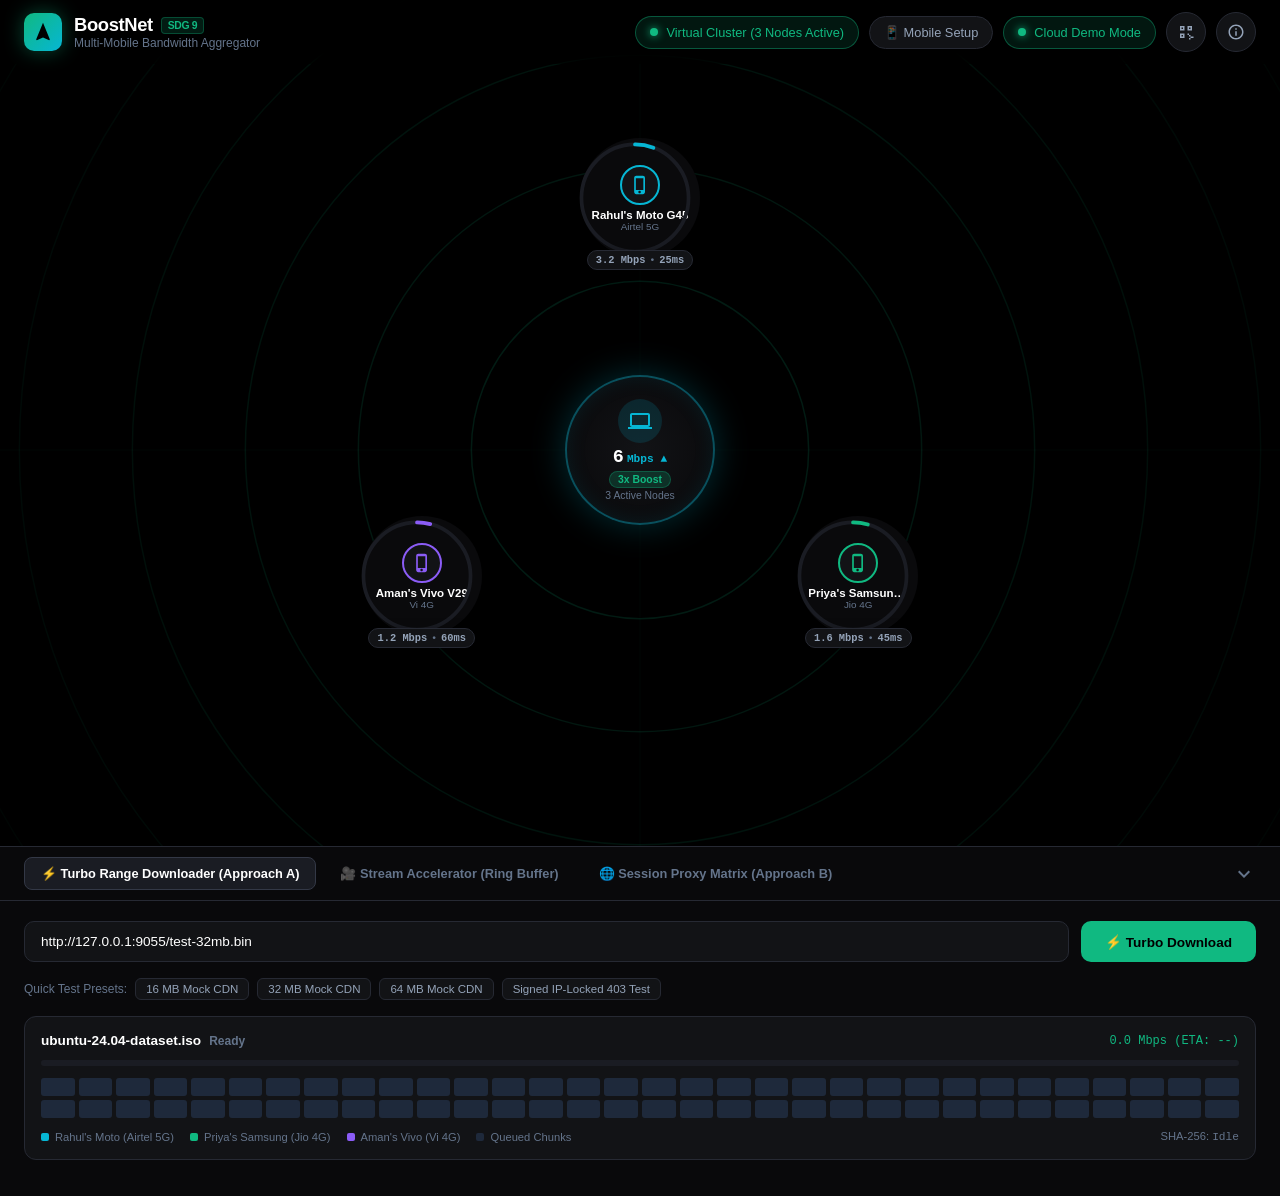
==== commit b1227e20: "fix(qr): embed dark-mode emerald pairing QR code in modal with fallback data URL" ====
--- a/api/frontend/index.html
+++ b/api/frontend/index.html
@@ -1313,7 +1313,7 @@
             <div class="modal-body">
                 <div class="modal-qr-container">
                     <div class="qr-image-wrapper">
-                        <img id="qr-modal-image" alt="Pairing QR Code"/>
+                        <img id="qr-modal-image" src="[data-uri]" alt="Pairing QR Code"/>
                     </div>
                     <div style="font-size: 0.85rem; font-weight: 700; color: var(--accent-emerald);">
                         Session PIN: <span id="qr-modal-pin">8f4a2e</span>
@@ -1954,7 +1954,7 @@
             const passEl = document.getElementById("qr-modal-pass");
             const uriEl = document.getElementById("qr-modal-uri");
 
-            if (imgEl) imgEl.src = data.qr_image_data_url;
+            if (imgEl && data.qr_image_data_url) imgEl.src = data.qr_image_data_url;
             if (pinEl) pinEl.innerText = data.session_token;
             if (ssidEl) ssidEl.innerText = data.ssid;
             if (passEl) passEl.innerText = data.password;
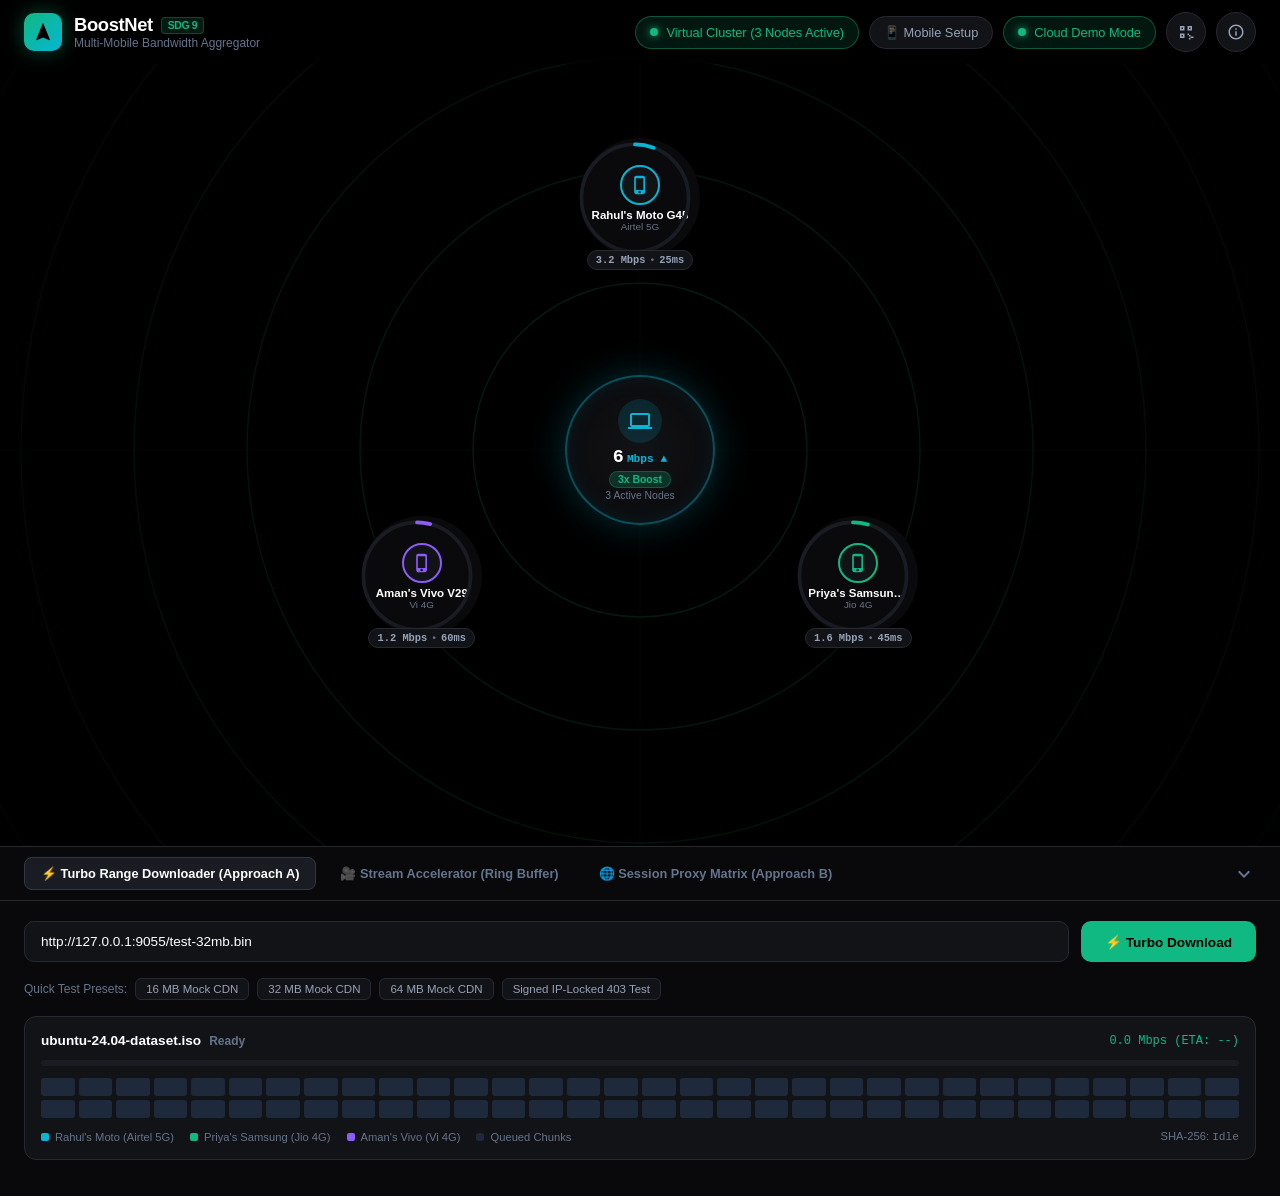
==== commit 0fd780f1: "fix(qr): fix corrupted base64 PNG data URL and add /v1 route aliases for instant pairing QR modal" ====
--- a/api/frontend/index.html
+++ b/api/frontend/index.html
@@ -1313,7 +1313,7 @@
             <div class="modal-body">
                 <div class="modal-qr-container">
                     <div class="qr-image-wrapper">
-                        <img id="qr-modal-image" src="[data-uri]" alt="Pairing QR Code"/>
+                        <img id="qr-modal-image" src="[data-uri]" alt="Pairing QR Code"/>
                     </div>
                     <div style="font-size: 0.85rem; font-weight: 700; color: var(--accent-emerald);">
                         Session PIN: <span id="qr-modal-pin">8f4a2e</span>
@@ -1944,35 +1944,33 @@
     }
 
     async openQrModal() {
+        const imgEl = document.getElementById("qr-modal-image");
+        const pinEl = document.getElementById("qr-modal-pin");
+        const ssidEl = document.getElementById("qr-modal-ssid");
+        const passEl = document.getElementById("qr-modal-pass");
+        const uriEl = document.getElementById("qr-modal-uri");
+
+        if (pinEl) pinEl.innerText = "bn_demo_84920481";
+        if (ssidEl) ssidEl.innerText = "BoostNet-College-Hotspot";
+        if (passEl) passEl.innerText = "boostnet2026";
+        if (uriEl) uriEl.innerText = "boostnet://pair?token=bn_demo_84920481&host=192.168.137.1&port=9050";
+
+        document.getElementById("qr-pairing-modal").classList.add("active");
+
         try {
             const res = await fetch("/api/v1/pairing-qr");
-            const data = await res.json();
-
-            const imgEl = document.getElementById("qr-modal-image");
-            const pinEl = document.getElementById("qr-modal-pin");
-            const ssidEl = document.getElementById("qr-modal-ssid");
-            const passEl = document.getElementById("qr-modal-pass");
-            const uriEl = document.getElementById("qr-modal-uri");
-
-            if (imgEl && data.qr_image_data_url) imgEl.src = data.qr_image_data_url;
-            if (pinEl) pinEl.innerText = data.session_token;
-            if (ssidEl) ssidEl.innerText = data.ssid;
-            if (passEl) passEl.innerText = data.password;
-            if (uriEl) uriEl.innerText = data.pairing_uri;
-
-            document.getElementById("qr-pairing-modal").classList.add("active");
+            if (res.ok) {
+                const data = await res.json();
+                if (imgEl && data.qr_image_data_url) {
+                    imgEl.src = data.qr_image_data_url;
+                }
+                if (pinEl && data.session_token) pinEl.innerText = data.session_token;
+                if (ssidEl && data.ssid) ssidEl.innerText = data.ssid;
+                if (passEl && data.password) passEl.innerText = data.password;
+                if (uriEl && data.pairing_uri) uriEl.innerText = data.pairing_uri;
+            }
         } catch (e) {
             console.warn("Using demo QR pairing payload on cloud showcase");
-            const pinEl = document.getElementById("qr-modal-pin");
-            const ssidEl = document.getElementById("qr-modal-ssid");
-            const passEl = document.getElementById("qr-modal-pass");
-            const uriEl = document.getElementById("qr-modal-uri");
-
-            if (pinEl) pinEl.innerText = "bn_demo_84920481";
-            if (ssidEl) ssidEl.innerText = "BoostNet-College-Hotspot";
-            if (passEl) passEl.innerText = "boostnet2026";
-            if (uriEl) uriEl.innerText = "boostnet://pair?token=bn_demo_84920481&host=192.168.137.1&port=9050";
-            document.getElementById("qr-pairing-modal").classList.add("active");
         }
     }
 
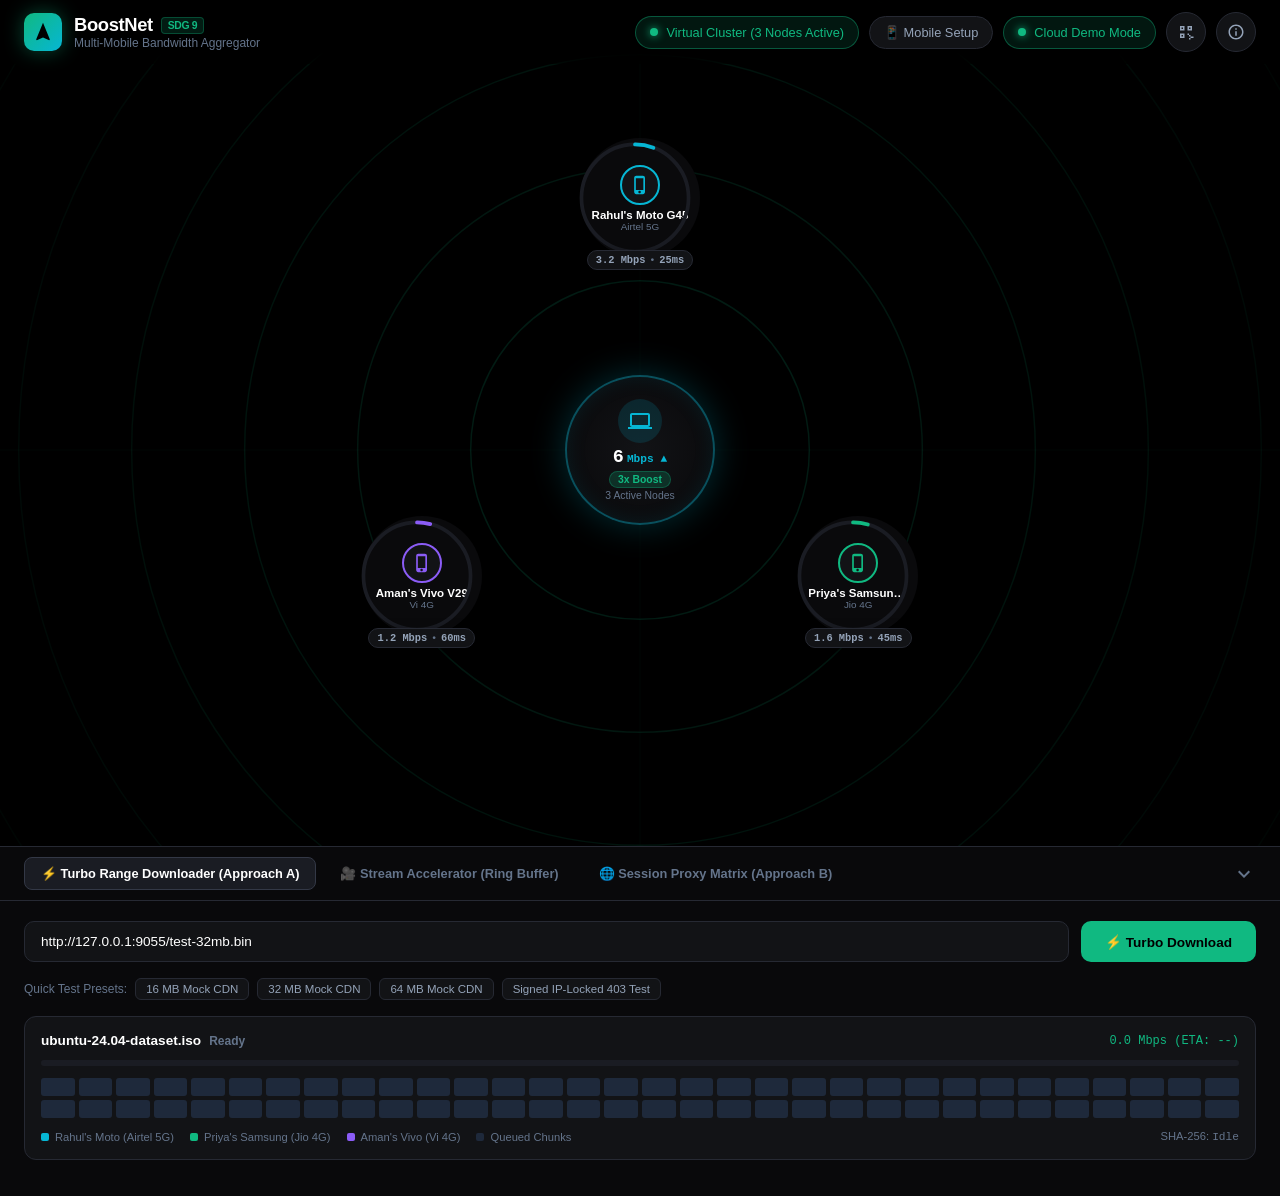
==== commit 2a92d57c: "fix(qr): upgrade pairing modal to high-contrast ISO compliant QR with 1-tap Wi-Fi tab and copy contr" ====
--- a/api/frontend/index.html
+++ b/api/frontend/index.html
@@ -803,6 +803,52 @@
     padding: 20px;
 }
 
+/* Modern Segmented Control / Tab Switcher */
+.qr-tab-nav {
+    display: flex;
+    background: var(--surface-2);
+    padding: 4px;
+    border-radius: 12px;
+    margin-bottom: 18px;
+    gap: 4px;
+    border: 1px solid var(--border-subtle);
+}
+
+.qr-tab-btn {
+    flex: 1;
+    display: flex;
+    align-items: center;
+    justify-content: center;
+    gap: 6px;
+    padding: 9px 12px;
+    border: none;
+    border-radius: 8px;
+    background: transparent;
+    color: var(--text-secondary);
+    font-size: 0.8rem;
+    font-weight: 600;
+    cursor: pointer;
+    transition: all 0.2s cubic-bezier(0.4, 0, 0.2, 1);
+}
+
+.qr-tab-btn:hover {
+    color: var(--text-primary);
+    background: rgba(255, 255, 255, 0.04);
+}
+
+.qr-tab-btn.active {
+    background: var(--accent-emerald);
+    color: #050b14;
+    font-weight: 700;
+    box-shadow: 0 2px 10px rgba(16, 185, 129, 0.35);
+}
+
+.qr-tab-btn svg {
+    width: 15px;
+    height: 15px;
+    fill: currentColor;
+}
+
 .modal-qr-container {
     display: flex;
     flex-direction: column;
@@ -810,18 +856,133 @@
     margin-bottom: 16px;
 }
 
+/* High-Contrast White Card for ISO/IEC 18004 Standard QR Camera Detection */
 .qr-image-wrapper {
-    padding: 12px;
-    background: #000;
-    border: 2px solid var(--accent-emerald);
+    padding: 16px;
+    background: #ffffff;
+    border-radius: 16px;
+    box-shadow: 0 10px 30px rgba(0, 0, 0, 0.5), 0 0 25px rgba(16, 185, 129, 0.25);
+    border: 2px solid rgba(16, 185, 129, 0.4);
+    margin-bottom: 12px;
+    display: inline-flex;
+    align-items: center;
+    justify-content: center;
+    transition: transform 0.25s cubic-bezier(0.34, 1.56, 0.64, 1), box-shadow 0.25s ease;
+}
+
+.qr-image-wrapper:hover {
+    transform: scale(1.02);
+    box-shadow: 0 14px 40px rgba(0, 0, 0, 0.6), 0 0 35px rgba(16, 185, 129, 0.45);
+}
+
+.qr-image-wrapper img {
+    width: 200px;
+    height: 200px;
+    display: block;
+    image-rendering: -webkit-optimize-contrast;
+    image-rendering: crisp-edges;
+}
+
+/* Status Pill with Pulsing Dot */
+.qr-status-pill {
+    display: inline-flex;
+    align-items: center;
+    gap: 8px;
+    padding: 5px 14px;
+    border-radius: 9999px;
+    background: rgba(16, 185, 129, 0.12);
+    border: 1px solid rgba(16, 185, 129, 0.3);
+    color: var(--accent-emerald);
+    font-size: 0.78rem;
+    font-weight: 700;
+    font-family: var(--font-mono);
+    letter-spacing: 0.5px;
+}
+
+.qr-pulse-dot {
+    width: 8px;
+    height: 8px;
+    border-radius: 50%;
+    background: var(--accent-emerald);
+    box-shadow: 0 0 8px var(--accent-emerald);
+    animation: pulse-dot 1.5s infinite;
+}
+
+/* Sleek Credential Card */
+.qr-credential-card {
+    background: var(--surface-2);
+    border: 1px solid var(--border-subtle);
     border-radius: 12px;
-    margin-bottom: 12px;
-}
-
-.qr-image-wrapper img {
-    width: 190px;
-    height: 190px;
-    display: block;
+    padding: 12px 14px;
+    display: flex;
+    flex-direction: column;
+    gap: 10px;
+}
+
+.qr-credential-row {
+    display: flex;
+    align-items: center;
+    justify-content: space-between;
+    gap: 8px;
+}
+
+.qr-credential-label {
+    font-size: 0.74rem;
+    font-weight: 600;
+    color: var(--text-muted);
+    text-transform: uppercase;
+    letter-spacing: 0.5px;
+}
+
+.qr-credential-val-group {
+    display: flex;
+    align-items: center;
+    gap: 8px;
+}
+
+.qr-credential-value {
+    font-family: var(--font-mono);
+    font-size: 0.82rem;
+    color: var(--text-primary);
+    background: rgba(0, 0, 0, 0.3);
+    padding: 3px 8px;
+    border-radius: 6px;
+    border: 1px solid rgba(255, 255, 255, 0.05);
+}
+
+.qr-copy-btn {
+    padding: 4px 8px;
+    font-size: 0.7rem;
+    font-weight: 600;
+    color: var(--accent-cyan);
+    background: rgba(6, 182, 212, 0.1);
+    border: 1px solid rgba(6, 182, 212, 0.25);
+    border-radius: 6px;
+    cursor: pointer;
+    transition: all 0.2s ease;
+}
+
+.qr-copy-btn:hover {
+    background: rgba(6, 182, 212, 0.25);
+    color: #fff;
+}
+
+.qr-copy-btn.copied {
+    color: var(--accent-emerald);
+    background: rgba(16, 185, 129, 0.2);
+    border-color: rgba(16, 185, 129, 0.4);
+}
+
+/* Step-by-Step Instructions */
+.qr-instruction-banner {
+    margin-top: 12px;
+    padding: 10px 12px;
+    background: rgba(6, 182, 212, 0.06);
+    border-left: 3px solid var(--accent-cyan);
+    border-radius: 0 8px 8px 0;
+    font-size: 0.74rem;
+    color: var(--text-secondary);
+    line-height: 1.5;
 }
 
 .modal-footer {
@@ -1303,32 +1464,80 @@
         </div>
     </div>
 
-    <!-- QR Code Pairing Modal (PairDrop Style) -->
+    <!-- QR Code Pairing Modal (World-Class PairDrop Experience) -->
     <div class="modal-overlay" id="qr-pairing-modal">
-        <div class="modal-card">
+        <div class="modal-card" style="max-width: 460px;">
             <div class="modal-header">
-                <h3>Pair Android Phone</h3>
+                <div>
+                    <h3 style="margin-bottom: 2px;">Pair Android Phone</h3>
+                    <p style="font-size: 0.72rem; color: var(--text-muted); margin: 0;">Zero-Config 4G/5G Bandwidth Bonding</p>
+                </div>
                 <button class="icon-btn modal-close-btn" style="width: 32px; height: 32px;">✕</button>
             </div>
             <div class="modal-body">
+                <!-- Segmented Control Tabs -->
+                <div class="qr-tab-nav">
+                    <button class="qr-tab-btn active" id="tab-btn-wifi">
+                        <svg viewBox="0 0 24 24"><path d="M12 4C7.31 4 3.07 5.9 0 8.98L12 21 24 8.98C20.93 5.9 16.69 4 12 4zm0 3.5c3.81 0 7.27 1.49 9.87 3.91L12 19.33 2.13 11.41C4.73 8.99 8.19 7.5 12 7.5z"/></svg>
+                        1-Tap Wi-Fi Join
+                    </button>
+                    <button class="qr-tab-btn" id="tab-btn-app">
+                        <svg viewBox="0 0 24 24"><path d="M17 1.01L7 1c-1.1 0-2 .9-2 2v18c0 1.1.9 2 2 2h10c1.1 0 2-.9 2-2V3c0-1.1-.9-1.99-2-1.99zM17 19H7V5h10v14z"/></svg>
+                        BoostNet App
+                    </button>
+                </div>
+
+                <!-- High-Contrast Decodable QR Display Container -->
                 <div class="modal-qr-container">
                     <div class="qr-image-wrapper">
-                        <img id="qr-modal-image" src="[data-uri]" alt="Pairing QR Code"/>
+                        <img id="qr-modal-image" src="[data-uri]" alt="Pairing QR Code"/>
                     </div>
-                    <div style="font-size: 0.85rem; font-weight: 700; color: var(--accent-emerald);">
-                        Session PIN: <span id="qr-modal-pin">8f4a2e</span>
+                    <div class="qr-status-pill">
+                        <span class="qr-pulse-dot"></span>
+                        <span id="qr-status-text">Camera Scan: Auto-Connect Wi-Fi</span>
                     </div>
                 </div>
-                <div style="font-size: 0.8rem; color: var(--text-secondary); line-height: 1.6; background: var(--surface-2); padding: 12px; border-radius: 8px;">
-                    <div><strong>Wi-Fi SSID:</strong> <span id="qr-modal-ssid">BoostNet_Hotspot</span></div>
-                    <div><strong>Password:</strong> <span id="qr-modal-pass">boostnet2026</span></div>
-                    <div style="margin-top: 6px; font-size: 0.72rem; color: var(--text-muted); word-break: break-all;">
-                        URI: <code id="qr-modal-uri">boostnet://pair?...</code>
+
+                <!-- Hotspot & Pairing Credentials Card with 1-Click Copy -->
+                <div class="qr-credential-card">
+                    <div class="qr-credential-row">
+                        <span class="qr-credential-label">Wi-Fi SSID</span>
+                        <div class="qr-credential-val-group">
+                            <span class="qr-credential-value" id="qr-modal-ssid">BoostNet-College-Hotspot</span>
+                            <button class="qr-copy-btn" id="btn-copy-ssid">Copy</button>
+                        </div>
+                    </div>
+                    <div class="qr-credential-row">
+                        <span class="qr-credential-label">Hotspot Password</span>
+                        <div class="qr-credential-val-group">
+                            <span class="qr-credential-value" id="qr-modal-pass">boostnet2026</span>
+                            <button class="qr-copy-btn" id="btn-copy-pass">Copy</button>
+                        </div>
+                    </div>
+                    <div class="qr-credential-row" id="row-session-pin" style="display: none;">
+                        <span class="qr-credential-label">Session PIN</span>
+                        <div class="qr-credential-val-group">
+                            <span class="qr-credential-value" id="qr-modal-pin" style="color: var(--accent-emerald); font-weight: 700;">bn_demo_84920481</span>
+                            <button class="qr-copy-btn" id="btn-copy-pin">Copy</button>
+                        </div>
+                    </div>
+                    <div class="qr-credential-row" id="row-pairing-uri" style="display: none;">
+                        <span class="qr-credential-label">App URI</span>
+                        <div class="qr-credential-val-group">
+                            <code class="qr-credential-value" id="qr-modal-uri" style="font-size: 0.68rem; max-width: 200px; overflow: hidden; text-overflow: ellipsis; white-space: nowrap;">boostnet://pair?...</code>
+                            <button class="qr-copy-btn" id="btn-copy-uri">Copy</button>
+                        </div>
                     </div>
                 </div>
+
+                <!-- Dynamic Instruction Banner -->
+                <div class="qr-instruction-banner" id="qr-instruction-banner">
+                    ⚡ <strong>Camera Auto-Connect:</strong> Open your Motorola / Android camera or Google Lens and point it at the QR code to auto-connect to the Wi-Fi hotspot in 1 tap without typing passwords.
+                </div>
             </div>
-            <div class="modal-footer">
-                <button class="btn-secondary modal-close-btn">Close</button>
+            <div class="modal-footer" style="display: flex; justify-content: space-between; align-items: center;">
+                <span style="font-size: 0.72rem; color: var(--text-muted);">UN SDG 9 Mobile-First Hotspot</span>
+                <button class="btn-primary modal-close-btn" style="padding: 7px 18px; font-size: 0.8rem;">Done</button>
             </div>
         </div>
     </div>
@@ -1640,11 +1849,25 @@
             });
         }
 
-        // QR Pairing Modal
+        // QR Pairing Modal & Tabs
         const qrBtn = document.getElementById("btn-pairing-qr");
         if (qrBtn) {
             qrBtn.addEventListener("click", () => this.openQrModal());
         }
+
+        const tabWifiBtn = document.getElementById("tab-btn-wifi");
+        const tabAppBtn = document.getElementById("tab-btn-app");
+        if (tabWifiBtn) tabWifiBtn.addEventListener("click", () => this.switchQrTab("wifi"));
+        if (tabAppBtn) tabAppBtn.addEventListener("click", () => this.switchQrTab("app"));
+
+        const copySsidBtn = document.getElementById("btn-copy-ssid");
+        const copyPassBtn = document.getElementById("btn-copy-pass");
+        const copyPinBtn = document.getElementById("btn-copy-pin");
+        const copyUriBtn = document.getElementById("btn-copy-uri");
+        if (copySsidBtn) copySsidBtn.addEventListener("click", (e) => this.copyText(document.getElementById("qr-modal-ssid")?.innerText || "BoostNet-College-Hotspot", e.target));
+        if (copyPassBtn) copyPassBtn.addEventListener("click", (e) => this.copyText(document.getElementById("qr-modal-pass")?.innerText || "boostnet2026", e.target));
+        if (copyPinBtn) copyPinBtn.addEventListener("click", (e) => this.copyText(document.getElementById("qr-modal-pin")?.innerText || "bn_demo_84920481", e.target));
+        if (copyUriBtn) copyUriBtn.addEventListener("click", (e) => this.copyText(this.pairingUri || "boostnet://pair?...", e.target));
 
         // Info / About Modal
         const aboutBtn = document.getElementById("btn-about");
@@ -1943,6 +2166,61 @@
         }
     }
 
+    copyText(text, btnElement) {
+        if (!text) return;
+        if (navigator.clipboard && navigator.clipboard.writeText) {
+            navigator.clipboard.writeText(text).catch(() => {});
+        } else {
+            const ta = document.createElement("textarea");
+            ta.value = text;
+            ta.style.position = "fixed";
+            ta.style.opacity = "0";
+            document.body.appendChild(ta);
+            ta.select();
+            try { document.execCommand("copy"); } catch (e) {}
+            document.body.removeChild(ta);
+        }
+        if (btnElement) {
+            const orig = btnElement.innerText;
+            btnElement.innerText = "✓ Copied";
+            btnElement.classList.add("copied");
+            setTimeout(() => {
+                btnElement.innerText = orig;
+                btnElement.classList.remove("copied");
+            }, 1800);
+        }
+    }
+
+    switchQrTab(tab) {
+        this.currentQrTab = tab;
+        const imgEl = document.getElementById("qr-modal-image");
+        const statusEl = document.getElementById("qr-status-text");
+        const bannerEl = document.getElementById("qr-instruction-banner");
+        const tabWifi = document.getElementById("tab-btn-wifi");
+        const tabApp = document.getElementById("tab-btn-app");
+        const pinRow = document.getElementById("row-session-pin");
+        const uriRow = document.getElementById("row-pairing-uri");
+
+        if (tab === "wifi") {
+            if (tabWifi) tabWifi.classList.add("active");
+            if (tabApp) tabApp.classList.remove("active");
+            if (imgEl && this.qrWifiUrl) imgEl.src = this.qrWifiUrl;
+            if (statusEl) statusEl.innerText = "Camera: Auto-Connect Wi-Fi";
+            if (bannerEl) bannerEl.innerHTML = `⚡ <strong>Camera Auto-Connect:</strong> Open your Motorola / Android camera or Google Lens and point it at the QR code to auto-connect to the Wi-Fi hotspot in 1 tap without typing passwords.`;
+            if (pinRow) pinRow.style.display = "none";
+            if (uriRow) uriRow.style.display = "none";
+        } else {
+            if (tabApp) tabApp.classList.add("active");
+            if (tabWifi) tabWifi.classList.remove("active");
+            if (imgEl && this.qrPairUrl) imgEl.src = this.qrPairUrl;
+            const token = document.getElementById("qr-modal-pin")?.innerText || "bn_demo_84920481";
+            if (statusEl) statusEl.innerText = `PIN: ${token} (BoostNet App)`;
+            if (bannerEl) bannerEl.innerHTML = `📱 <strong>Donor Bonding:</strong> Open the BoostNet Android app on your phone and tap <em>Scan QR</em> to establish the 4G/5G proxy bridge.`;
+            if (pinRow) pinRow.style.display = "flex";
+            if (uriRow) uriRow.style.display = "flex";
+        }
+    }
+
     async openQrModal() {
         const imgEl = document.getElementById("qr-modal-image");
         const pinEl = document.getElementById("qr-modal-pin");
@@ -1953,7 +2231,8 @@
         if (pinEl) pinEl.innerText = "bn_demo_84920481";
         if (ssidEl) ssidEl.innerText = "BoostNet-College-Hotspot";
         if (passEl) passEl.innerText = "boostnet2026";
-        if (uriEl) uriEl.innerText = "boostnet://pair?token=bn_demo_84920481&host=192.168.137.1&port=9050";
+        this.pairingUri = "boostnet://pair?ssid=BoostNet-College-Hotspot&pass=boostnet2026&host=192.168.137.1&port=9051&token=bn_demo_84920481";
+        if (uriEl) uriEl.innerText = this.pairingUri;
 
         document.getElementById("qr-pairing-modal").classList.add("active");
 
@@ -1961,17 +2240,22 @@
             const res = await fetch("/api/v1/pairing-qr");
             if (res.ok) {
                 const data = await res.json();
-                if (imgEl && data.qr_image_data_url) {
-                    imgEl.src = data.qr_image_data_url;
-                }
+                if (data.qr_image_data_url) this.qrPairUrl = data.qr_image_data_url;
+                if (data.wifi_qr_image_data_url) this.qrWifiUrl = data.wifi_qr_image_data_url;
                 if (pinEl && data.session_token) pinEl.innerText = data.session_token;
                 if (ssidEl && data.ssid) ssidEl.innerText = data.ssid;
                 if (passEl && data.password) passEl.innerText = data.password;
-                if (uriEl && data.pairing_uri) uriEl.innerText = data.pairing_uri;
+                if (data.pairing_uri) {
+                    this.pairingUri = data.pairing_uri;
+                    if (uriEl) uriEl.innerText = data.pairing_uri;
+                }
             }
         } catch (e) {
             console.warn("Using demo QR pairing payload on cloud showcase");
         }
+
+        // Render initially active tab (default to 1-Tap Wi-Fi Join)
+        this.switchQrTab(this.currentQrTab || "wifi");
     }
 
     openNodeDetailsModal(nodeId) {
